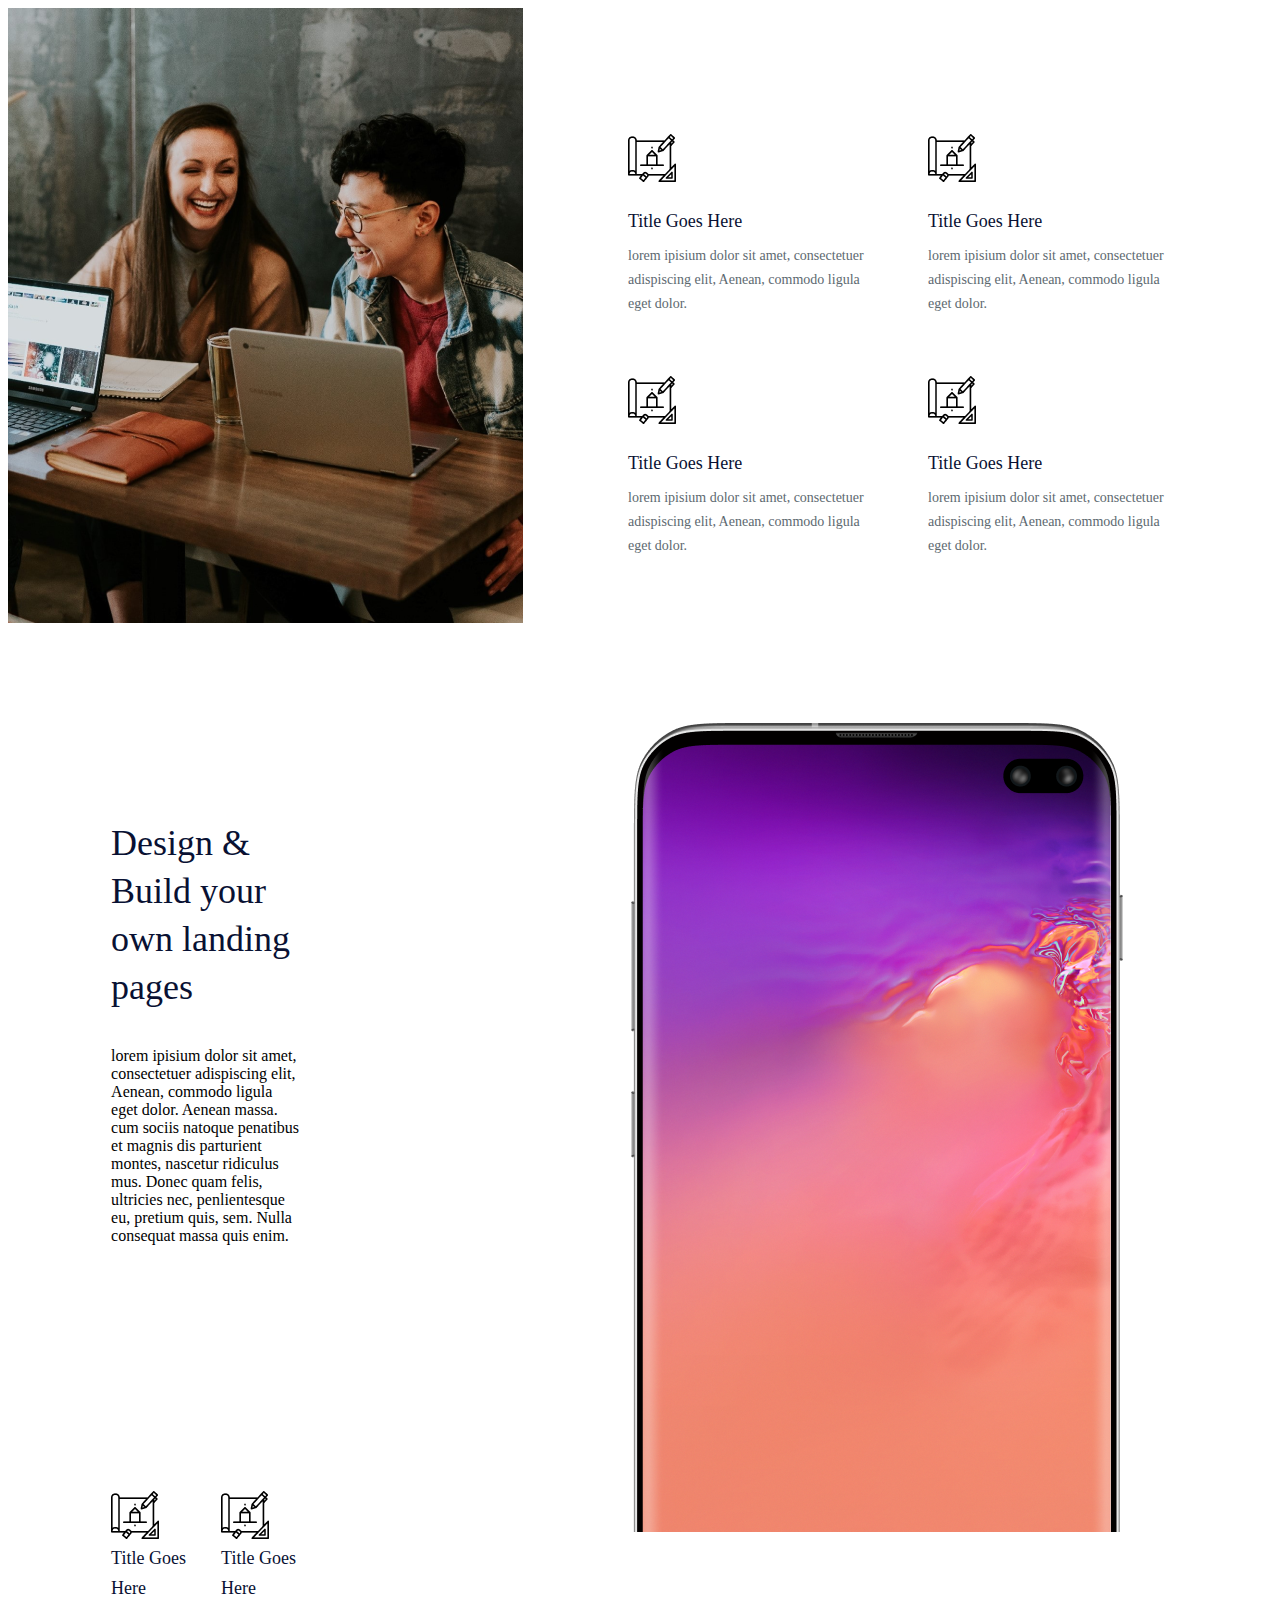
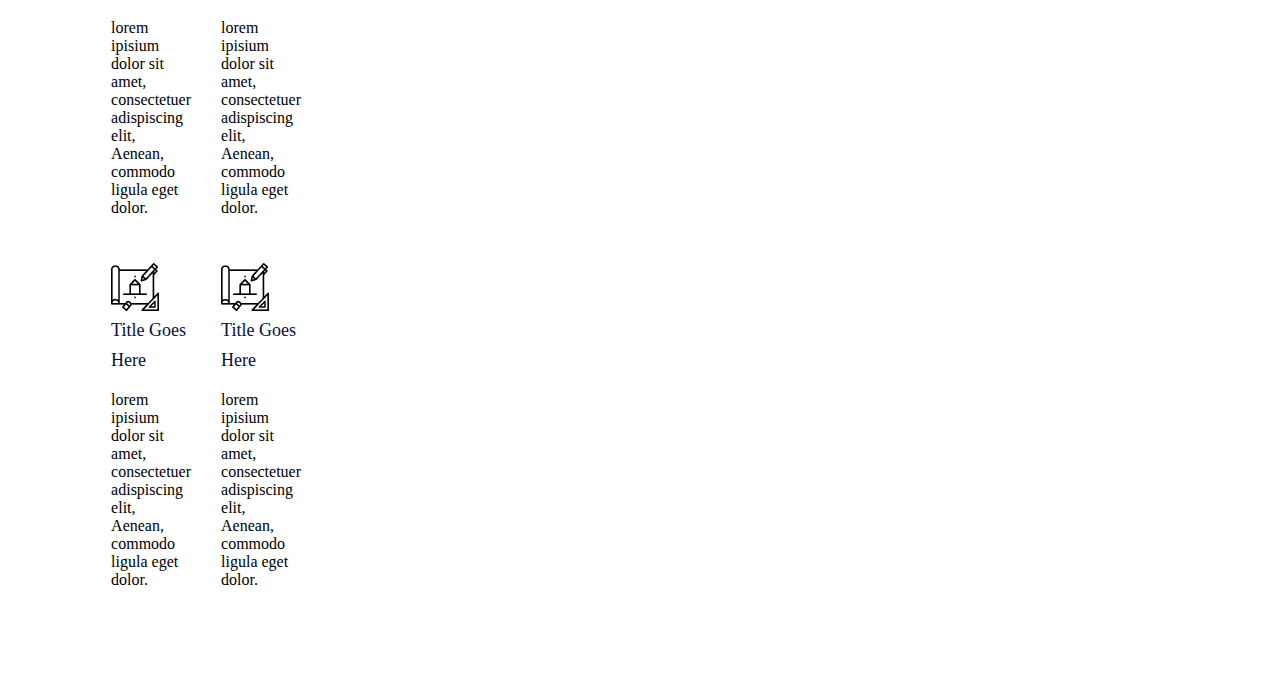
==== index.html @ 45f8e9c1 "Add files via upload" ====
<!DOCTYPE html>
<html>
    <head>
        <title>My first Full Website</title>
        <link rel="stylesheet" href="index2.css">
        <link rel="stylesheet" href="index3.css">
    </head>

    <body>
        <main>
            <div class="section-one">

            <div class="wrapper">
                <img src="./p.png">
    
                <div class="content">
                    <div class="top-section">
                        <div class="section">
                            <img src="./Icon.png">
    
                            <p class="title">Title Goes Here</p>
    
                            <p>lorem ipisium dolor sit amet, consectetuer adispiscing
                                elit, Aenean, commodo ligula eget dolor.
                            </p>
                        </div>
    
                        <div class="section">
                            <img src="./Icon.png">
    
                            <p class="title">Title Goes Here</p>
    
                            <p>lorem ipisium dolor sit amet, consectetuer adispiscing
                                elit, Aenean, commodo ligula eget dolor.
                            </p>
                        </div>
    
                    </div>
    
                    <div class="bottom-section">
                        <div class="section">
                            <img src="./Icon.png">
    
                            <p class="title">Title Goes Here</p>
    
                            <p>lorem ipisium dolor sit amet, consectetuer adispiscing
                                elit, Aenean, commodo ligula eget dolor.
                            </p>
                        </div>
    
                        <div class="section">
                            <img src="./Icon.png">
    
                            <p class="title">Title Goes Here</p>
    
                            <p>lorem ipisium dolor sit amet, consectetuer adispiscing
                                elit, Aenean, commodo ligula eget dolor.
                            </p>
                        </div>
    
                    </div>
                </div>
    
            </div>
            </div>

            <div class="wrapper-B">
                    <div class="img">
                        <img src="./Vert.png">
                    </div>
    
                <div class="section-two">

                    <div class="Design-page">

                        <p class="title-B">Design & Build your own landing pages </p>
    
                        <p>lorem ipisium dolor sit amet, consectetuer adispiscing
                        elit, Aenean, commodo ligula eget dolor. Aenean massa. cum
                       sociis natoque penatibus et magnis dis parturient montes, nascetur
                       ridiculus<br/>
                       mus. Donec quam felis, ultricies nec, penlientesque eu,
                       pretium quis, sem. Nulla consequat massa quis enim.
                        </p>
                    </div>
    
                    <div class="content-two"> 
    
                        <div class="top-section-two">
    
                            <div class="section-B">
    
                                <img src="./Icon.png">
    
                                <p class="title">Title Goes Here</p>
    
                                <p>lorem ipisium dolor sit amet, consectetuer adispiscing
                                 elit, Aenean, commodo ligula eget dolor.
                                </p>
                            </div>
    
                            <div class="section-B">
                                <img src="./Icon.png">
    
                                <p class="title">Title Goes Here</p>
    
                              <p>lorem ipisium dolor sit amet, consectetuer adispiscing
                                elit, Aenean, commodo ligula eget dolor.
                              </p>
                            </div>
    
                        </div>
    
                        <div class="bottom-section-two">
                            <div class="section-B">

                             <img src="./Icon.png">
    
                                <p class="title">Title Goes Here</p>
    
                                <p>lorem ipisium dolor sit amet, consectetuer adispiscing
                                elit, Aenean, commodo ligula eget dolor.
                                </p>
                            </div>
    
                            <div class="section-B">
                                <img src="./Icon.png">
    
                                 <p class="title">Title Goes Here</p>
    
                                <p>lorem ipisium dolor sit amet, consectetuer adispiscing
                                elit, Aenean, commodo ligula eget dolor.
                                </p>
                            </div>
                        </div>
                    </div>
                </div> 
    
            </div> 
        </main> 
    </body>
</html>
---- index2.css ----
.body{
    margin: 0px;
    padding: 0px;
}

.main{
    
    height: 909px;
    background-color: #FBFBFD;
}

.wrapper{
    display: flex;
    width: 100vw;
    height: 615px;
}

.content{
    padding: 126px 105px;
    display: flex;
    flex-direction: column;
    gap: 60px;
}

.top-section{
    display: flex;
    gap: 45px;
}

.bottom-section{
    display: flex;
    gap: 45px;
}

.section img{
    margin-bottom: 20px;
}



.section .title{
    color: #091133;
    font-family: Roboto;
    font-size: 18px;
    font-weight: 500;
    line-height: 30px;
    margin: 0px;
    margin-bottom: 8px;
}

.section p{
    color: #5D6970;
    font-family: Roboto;
    font-size: 14px;
    font-weight: 400;
    line-height: 24px;
    margin: 0px;
}
---- index3.css ----
.wrapper-B{
    display: flex;
    flex-direction: row-reverse;

    width: 100vw;
    height: 909px;

}


.Design-page{
    padding: 160px 165px;
}

.img{
    padding: 100px 165px;

}

.content-two{
    margin: auto;
    display: flex;
    flex-direction: column;
    gap: 30px;

    justify-content: space-between;

    padding: 70px 165px;

}

.top-section-two{
    display: flex;
    gap: 30px;

    
}

.bottom-section-two{
    display: flex;
    gap: 30px;
}

.section-two .title-B{
    color: #091133;
    font-family: Roboto;
    font-size: 36px;
    font-style: normal;
    font-weight: 500;
    line-height: 48px;
}

.Design-page.p{
    color: #6F7CB2;
    font-family: Roboto;
    font-size: 16px;
    font-style: normal;
    font-weight: 400;
    line-height: 26px;
   
}

.section-B .title{
    color: #091133;
    font-family: Roboto;
    font-size: 18px;
    font-weight: 500;
    line-height: 30px;
    margin: 0px;
    margin-bottom: 8px;
}

.section-B.p{
    color: #5D6970;
    font-family: Roboto;
    font-size: 14px;
    font-weight: 400;
    line-height: 24px;
}
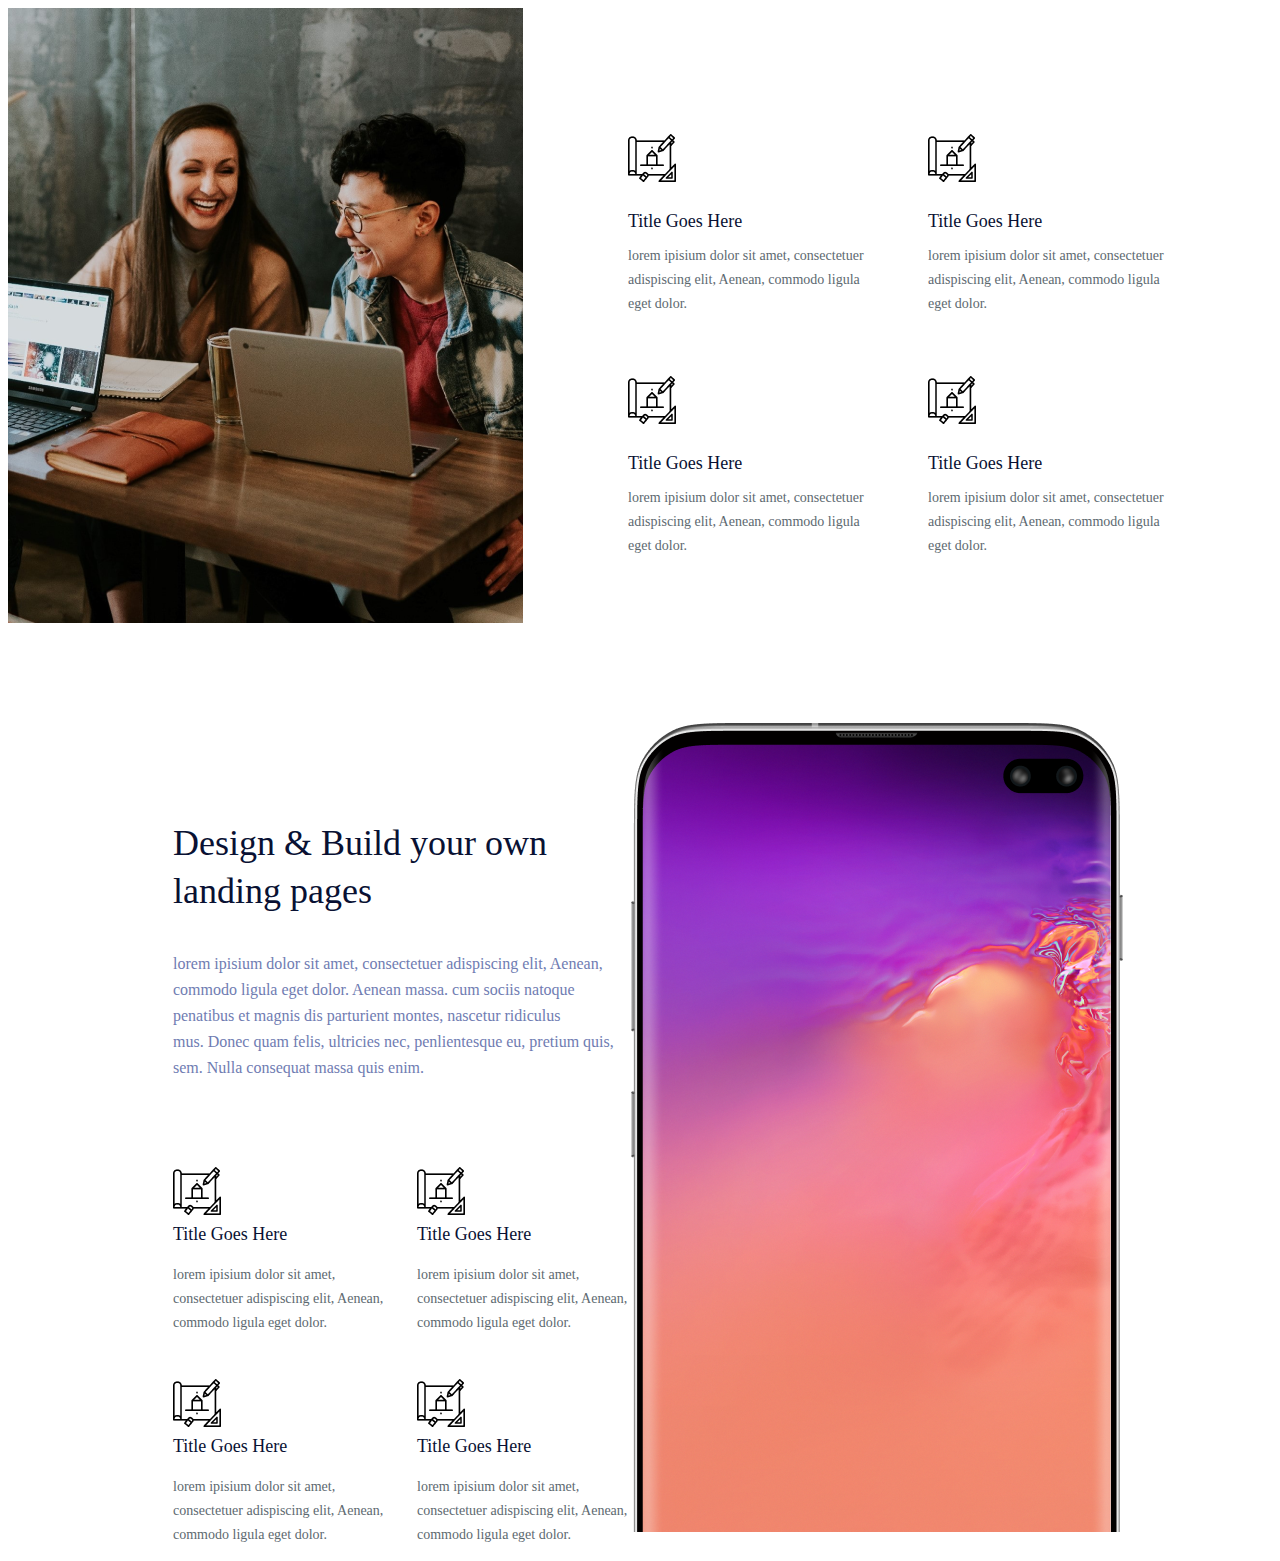
==== commit 36ce9414: "html & css updated" ====
--- a/index.html
+++ b/index.html
@@ -1,142 +1,142 @@
-<!DOCTYPE html>
-<html>
-    <head>
-        <title>My first Full Website</title>
-        <link rel="stylesheet" href="index2.css">
-        <link rel="stylesheet" href="index3.css">
-    </head>
-
-    <body>
-        <main>
-            <div class="section-one">
-
-            <div class="wrapper">
-                <img src="./p.png">
-    
-                <div class="content">
-                    <div class="top-section">
-                        <div class="section">
-                            <img src="./Icon.png">
-    
-                            <p class="title">Title Goes Here</p>
-    
-                            <p>lorem ipisium dolor sit amet, consectetuer adispiscing
-                                elit, Aenean, commodo ligula eget dolor.
-                            </p>
-                        </div>
-    
-                        <div class="section">
-                            <img src="./Icon.png">
-    
-                            <p class="title">Title Goes Here</p>
-    
-                            <p>lorem ipisium dolor sit amet, consectetuer adispiscing
-                                elit, Aenean, commodo ligula eget dolor.
-                            </p>
-                        </div>
-    
-                    </div>
-    
-                    <div class="bottom-section">
-                        <div class="section">
-                            <img src="./Icon.png">
-    
-                            <p class="title">Title Goes Here</p>
-    
-                            <p>lorem ipisium dolor sit amet, consectetuer adispiscing
-                                elit, Aenean, commodo ligula eget dolor.
-                            </p>
-                        </div>
-    
-                        <div class="section">
-                            <img src="./Icon.png">
-    
-                            <p class="title">Title Goes Here</p>
-    
-                            <p>lorem ipisium dolor sit amet, consectetuer adispiscing
-                                elit, Aenean, commodo ligula eget dolor.
-                            </p>
-                        </div>
-    
-                    </div>
-                </div>
-    
-            </div>
-            </div>
-
-            <div class="wrapper-B">
-                    <div class="img">
-                        <img src="./Vert.png">
-                    </div>
-    
-                <div class="section-two">
-
-                    <div class="Design-page">
-
-                        <p class="title-B">Design & Build your own landing pages </p>
-    
-                        <p>lorem ipisium dolor sit amet, consectetuer adispiscing
-                        elit, Aenean, commodo ligula eget dolor. Aenean massa. cum
-                       sociis natoque penatibus et magnis dis parturient montes, nascetur
-                       ridiculus<br/>
-                       mus. Donec quam felis, ultricies nec, penlientesque eu,
-                       pretium quis, sem. Nulla consequat massa quis enim.
-                        </p>
-                    </div>
-    
-                    <div class="content-two"> 
-    
-                        <div class="top-section-two">
-    
-                            <div class="section-B">
-    
-                                <img src="./Icon.png">
-    
-                                <p class="title">Title Goes Here</p>
-    
-                                <p>lorem ipisium dolor sit amet, consectetuer adispiscing
-                                 elit, Aenean, commodo ligula eget dolor.
-                                </p>
-                            </div>
-    
-                            <div class="section-B">
-                                <img src="./Icon.png">
-    
-                                <p class="title">Title Goes Here</p>
-    
-                              <p>lorem ipisium dolor sit amet, consectetuer adispiscing
-                                elit, Aenean, commodo ligula eget dolor.
-                              </p>
-                            </div>
-    
-                        </div>
-    
-                        <div class="bottom-section-two">
-                            <div class="section-B">
-
-                             <img src="./Icon.png">
-    
-                                <p class="title">Title Goes Here</p>
-    
-                                <p>lorem ipisium dolor sit amet, consectetuer adispiscing
-                                elit, Aenean, commodo ligula eget dolor.
-                                </p>
-                            </div>
-    
-                            <div class="section-B">
-                                <img src="./Icon.png">
-    
-                                 <p class="title">Title Goes Here</p>
-    
-                                <p>lorem ipisium dolor sit amet, consectetuer adispiscing
-                                elit, Aenean, commodo ligula eget dolor.
-                                </p>
-                            </div>
-                        </div>
-                    </div>
-                </div> 
-    
-            </div> 
-        </main> 
-    </body>
+<!DOCTYPE html>
+<html>
+    <head>
+        <title>My first Full Website</title>
+        <link rel="stylesheet" href="index2.css">
+        <link rel="stylesheet" href="index3.css">
+    </head>
+
+    <body>
+        <main>
+            <div class="section-one">
+
+            <div class="wrapper">
+                <img src="./p.png">
+    
+                <div class="content">
+                    <div class="top-section">
+                        <div class="section">
+                            <img src="./Icon.png">
+    
+                            <p class="title">Title Goes Here</p>
+    
+                            <p>lorem ipisium dolor sit amet, consectetuer adispiscing
+                                elit, Aenean, commodo ligula eget dolor.
+                            </p>
+                        </div>
+    
+                        <div class="section">
+                            <img src="./Icon.png">
+    
+                            <p class="title">Title Goes Here</p>
+    
+                            <p>lorem ipisium dolor sit amet, consectetuer adispiscing
+                                elit, Aenean, commodo ligula eget dolor.
+                            </p>
+                        </div>
+    
+                    </div>
+    
+                    <div class="bottom-section">
+                        <div class="section">
+                            <img src="./Icon.png">
+    
+                            <p class="title">Title Goes Here</p>
+    
+                            <p>lorem ipisium dolor sit amet, consectetuer adispiscing
+                                elit, Aenean, commodo ligula eget dolor.
+                            </p>
+                        </div>
+    
+                        <div class="section">
+                            <img src="./Icon.png">
+    
+                            <p class="title">Title Goes Here</p>
+    
+                            <p>lorem ipisium dolor sit amet, consectetuer adispiscing
+                                elit, Aenean, commodo ligula eget dolor.
+                            </p>
+                        </div>
+    
+                    </div>
+                </div>
+    
+            </div>
+            </div>
+
+            <div class="wrapper-B">
+                    <div class="img">
+                        <img src="./Vert.png">
+                    </div>
+    
+                <div class="section-two">
+
+                    <div class="Design-page">
+
+                        <p class="title-B">Design & Build your own landing pages </p>
+    
+                        <p class="lorem">lorem ipisium dolor sit amet, consectetuer adispiscing
+                        elit, Aenean, commodo ligula eget dolor. Aenean massa. cum
+                       sociis natoque penatibus et magnis dis parturient montes, nascetur
+                       ridiculus<br/>
+                       mus. Donec quam felis, ultricies nec, penlientesque eu,
+                       pretium quis, sem. Nulla consequat massa quis enim.
+                        </p>
+                    </div>
+    
+                    <div class="content-two"> 
+    
+                        <div class="top-section-two">
+    
+                            <div class="section-B">
+    
+                                <img src="./Icon.png">
+    
+                                <p class="title">Title Goes Here</p>
+    
+                                <p class="icon">lorem ipisium dolor sit amet, consectetuer adispiscing
+                                 elit, Aenean, commodo ligula eget dolor.
+                                </p>
+                            </div>
+    
+                            <div class="section-B">
+                                <img src="./Icon.png">
+    
+                                <p class="title">Title Goes Here</p>
+    
+                              <p class="icon">lorem ipisium dolor sit amet, consectetuer adispiscing
+                                elit, Aenean, commodo ligula eget dolor.
+                              </p>
+                            </div>
+    
+                        </div>
+    
+                        <div class="bottom-section-two">
+                            <div class="section-B">
+
+                             <img src="./Icon.png">
+    
+                                <p class="title">Title Goes Here</p>
+    
+                                <p class="icon">lorem ipisium dolor sit amet, consectetuer adispiscing
+                                elit, Aenean, commodo ligula eget dolor.
+                                </p>
+                            </div>
+    
+                            <div class="section-B">
+                                <img src="./Icon.png">
+    
+                                 <p class="title">Title Goes Here</p>
+    
+                                <p class="icon">lorem ipisium dolor sit amet, consectetuer adispiscing
+                                elit, Aenean, commodo ligula eget dolor.
+                                </p>
+                            </div>
+                        </div>
+                    </div>
+                </div> 
+    
+            </div> 
+        </main> 
+    </body>
 </html>--- a/index2.css
+++ b/index2.css
@@ -1,58 +1,58 @@
-.body{
-    margin: 0px;
-    padding: 0px;
-}
-
-.main{
-    
-    height: 909px;
-    background-color: #FBFBFD;
-}
-
-.wrapper{
-    display: flex;
-    width: 100vw;
-    height: 615px;
-}
-
-.content{
-    padding: 126px 105px;
-    display: flex;
-    flex-direction: column;
-    gap: 60px;
-}
-
-.top-section{
-    display: flex;
-    gap: 45px;
-}
-
-.bottom-section{
-    display: flex;
-    gap: 45px;
-}
-
-.section img{
-    margin-bottom: 20px;
-}
-
-
-
-.section .title{
-    color: #091133;
-    font-family: Roboto;
-    font-size: 18px;
-    font-weight: 500;
-    line-height: 30px;
-    margin: 0px;
-    margin-bottom: 8px;
-}
-
-.section p{
-    color: #5D6970;
-    font-family: Roboto;
-    font-size: 14px;
-    font-weight: 400;
-    line-height: 24px;
-    margin: 0px;
+.body{
+    margin: 0px;
+    padding: 0px;
+}
+
+.main{
+    
+    height: 909px;
+    background-color: #FBFBFD;
+}
+
+.wrapper{
+    display: flex;
+    width: 100vw;
+    height: 615px;
+}
+
+.content{
+    padding: 126px 105px;
+    display: flex;
+    flex-direction: column;
+    gap: 60px;
+}
+
+.top-section{
+    display: flex;
+    gap: 45px;
+}
+
+.bottom-section{
+    display: flex;
+    gap: 45px;
+}
+
+.section img{
+    margin-bottom: 20px;
+}
+
+
+
+.section .title{
+    color: #091133;
+    font-family: Roboto;
+    font-size: 18px;
+    font-weight: 500;
+    line-height: 30px;
+    margin: 0px;
+    margin-bottom: 8px;
+}
+
+.section p{
+    color: #5D6970;
+    font-family: Roboto;
+    font-size: 14px;
+    font-weight: 400;
+    line-height: 24px;
+    margin: 0px;
 }--- a/index3.css
+++ b/index3.css
@@ -1,80 +1,89 @@
-
-.wrapper-B{
-    display: flex;
-    flex-direction: row-reverse;
-
-    width: 100vw;
-    height: 909px;
-
-}
-
-
-.Design-page{
-    padding: 160px 165px;
-}
-
-.img{
-    padding: 100px 165px;
-
-}
-
-.content-two{
-    margin: auto;
-    display: flex;
-    flex-direction: column;
-    gap: 30px;
-
-    justify-content: space-between;
-
-    padding: 70px 165px;
-
-}
-
-.top-section-two{
-    display: flex;
-    gap: 30px;
-
-    
-}
-
-.bottom-section-two{
-    display: flex;
-    gap: 30px;
-}
-
-.section-two .title-B{
-    color: #091133;
-    font-family: Roboto;
-    font-size: 36px;
-    font-style: normal;
-    font-weight: 500;
-    line-height: 48px;
-}
-
-.Design-page.p{
-    color: #6F7CB2;
-    font-family: Roboto;
-    font-size: 16px;
-    font-style: normal;
-    font-weight: 400;
-    line-height: 26px;
-   
-}
-
-.section-B .title{
-    color: #091133;
-    font-family: Roboto;
-    font-size: 18px;
-    font-weight: 500;
-    line-height: 30px;
-    margin: 0px;
-    margin-bottom: 8px;
-}
-
-.section-B.p{
-    color: #5D6970;
-    font-family: Roboto;
-    font-size: 14px;
-    font-weight: 400;
-    line-height: 24px;
+
+.wrapper-B{
+    display: flex;
+    flex-direction: row-reverse;
+
+    width: 100vw;
+    height: 909px;
+
+    justify-content: space-between;
+
+}
+
+
+.Design-page{
+    padding-top: 160px;
+    padding-left: 165px;
+    padding-right: auto;
+    
+}
+
+.img{
+    padding-top: 100px;
+    padding-right: 165px;
+    padding-left: Auto;
+
+}
+
+.content-two{
+    
+    display: flex;
+    flex-direction: column;
+    gap: 30px;
+
+    
+
+    padding-top: 70px;
+    padding-left: 165px;
+    padding-right: Auto;
+
+}
+
+.top-section-two{
+    display: flex;
+    gap: 30px;
+
+    
+}
+
+.bottom-section-two{
+    display: flex;
+    gap: 30px;
+}
+
+.title-B{
+    color: #091133;
+    font-family: Roboto;
+    font-size: 36px;
+    font-style: normal;
+    font-weight: 500;
+    line-height: 48px;
+}
+
+.lorem{
+    color: #6F7CB2;
+    font-family: Roboto;
+    font-size: 16px;
+    font-style: normal;
+    font-weight: 400;
+    line-height: 26px;
+   
+}
+
+.title{
+    color: #091133;
+    font-family: Roboto;
+    font-size: 18px;
+    font-weight: 500;
+    line-height: 30px;
+    margin: 0px;
+    margin-bottom:8px;
+}
+
+.icon{
+    color: #5D6970;
+    font-family: Roboto;
+    font-size: 14px;
+    font-weight: 400;
+    line-height: 24px;
 }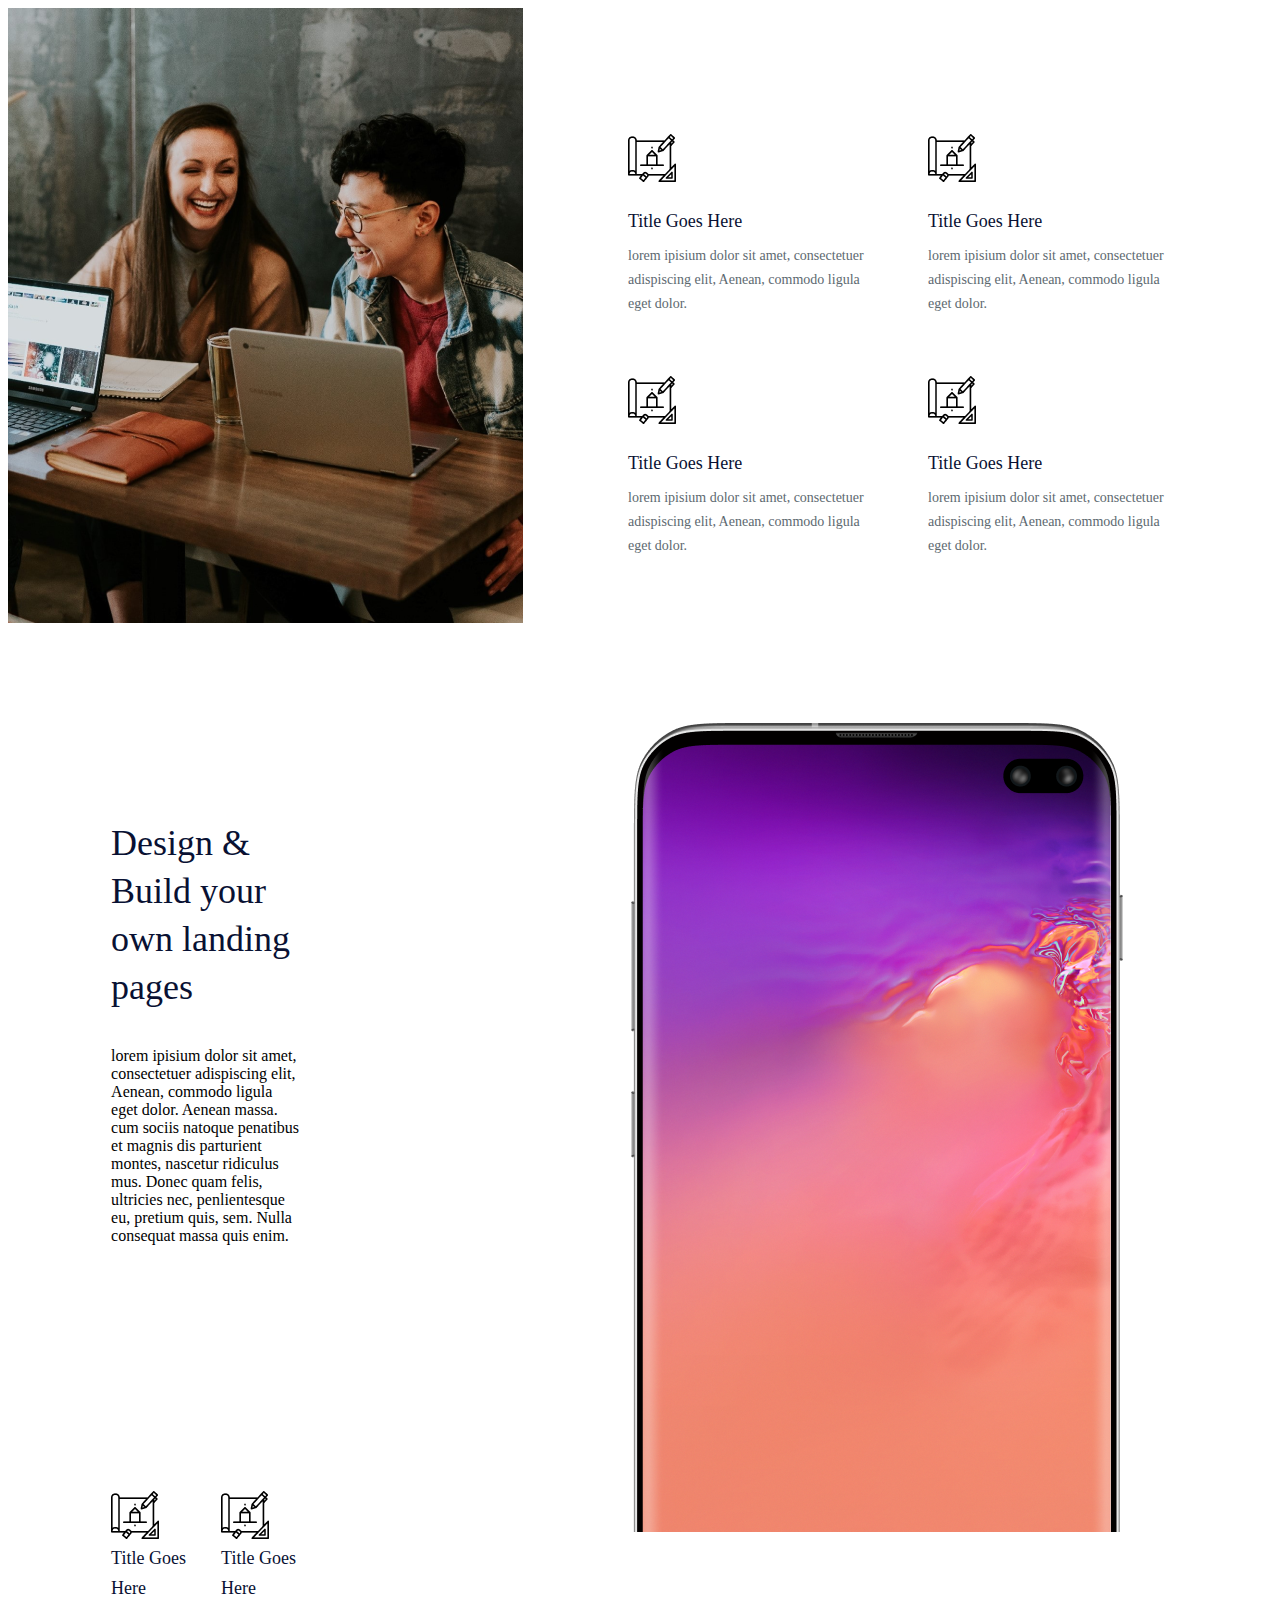
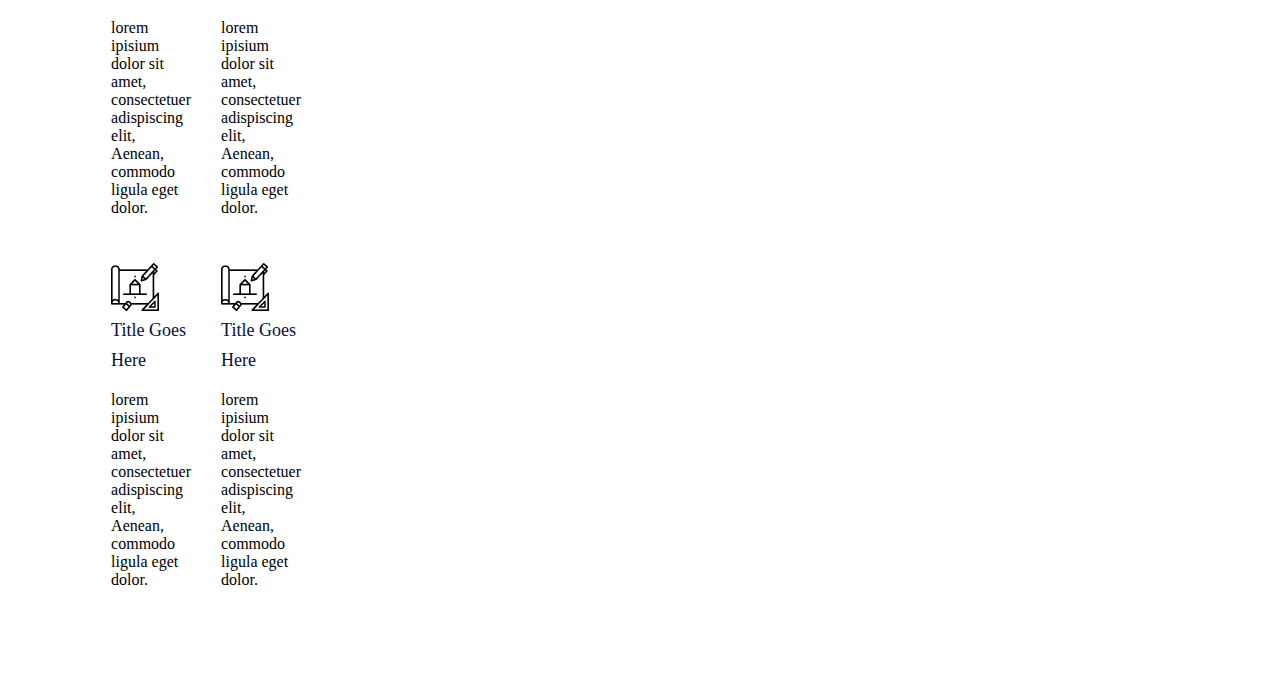
==== commit e24f7b84: "Merge branch 'main' of https://github.com/Raheem03-prog/First-Full-website" ====
--- a/index.html
+++ b/index.html
@@ -75,7 +75,7 @@
 
                         <p class="title-B">Design & Build your own landing pages </p>
     
-                        <p class="lorem">lorem ipisium dolor sit amet, consectetuer adispiscing
+                        <p>lorem ipisium dolor sit amet, consectetuer adispiscing
                         elit, Aenean, commodo ligula eget dolor. Aenean massa. cum
                        sociis natoque penatibus et magnis dis parturient montes, nascetur
                        ridiculus<br/>
@@ -94,7 +94,7 @@
     
                                 <p class="title">Title Goes Here</p>
     
-                                <p class="icon">lorem ipisium dolor sit amet, consectetuer adispiscing
+                                <p>lorem ipisium dolor sit amet, consectetuer adispiscing
                                  elit, Aenean, commodo ligula eget dolor.
                                 </p>
                             </div>
@@ -104,7 +104,7 @@
     
                                 <p class="title">Title Goes Here</p>
     
-                              <p class="icon">lorem ipisium dolor sit amet, consectetuer adispiscing
+                              <p>lorem ipisium dolor sit amet, consectetuer adispiscing
                                 elit, Aenean, commodo ligula eget dolor.
                               </p>
                             </div>
@@ -118,7 +118,7 @@
     
                                 <p class="title">Title Goes Here</p>
     
-                                <p class="icon">lorem ipisium dolor sit amet, consectetuer adispiscing
+                                <p>lorem ipisium dolor sit amet, consectetuer adispiscing
                                 elit, Aenean, commodo ligula eget dolor.
                                 </p>
                             </div>
@@ -128,7 +128,7 @@
     
                                  <p class="title">Title Goes Here</p>
     
-                                <p class="icon">lorem ipisium dolor sit amet, consectetuer adispiscing
+                                <p>lorem ipisium dolor sit amet, consectetuer adispiscing
                                 elit, Aenean, commodo ligula eget dolor.
                                 </p>
                             </div>
--- a/index2.css
+++ b/index2.css
@@ -1,3 +1,4 @@
+
 .body{
     margin: 0px;
     padding: 0px;
--- a/index3.css
+++ b/index3.css
@@ -6,36 +6,27 @@
     width: 100vw;
     height: 909px;
 
-    justify-content: space-between;
-
 }
 
 
 .Design-page{
-    padding-top: 160px;
-    padding-left: 165px;
-    padding-right: auto;
-    
+    padding: 160px 165px;
 }
 
 .img{
-    padding-top: 100px;
-    padding-right: 165px;
-    padding-left: Auto;
+    padding: 100px 165px;
 
 }
 
 .content-two{
-    
+    margin: auto;
     display: flex;
     flex-direction: column;
     gap: 30px;
 
-    
+    justify-content: space-between;
 
-    padding-top: 70px;
-    padding-left: 165px;
-    padding-right: Auto;
+    padding: 70px 165px;
 
 }
 
@@ -51,7 +42,7 @@
     gap: 30px;
 }
 
-.title-B{
+.section-two .title-B{
     color: #091133;
     font-family: Roboto;
     font-size: 36px;
@@ -60,7 +51,7 @@
     line-height: 48px;
 }
 
-.lorem{
+.Design-page.p{
     color: #6F7CB2;
     font-family: Roboto;
     font-size: 16px;
@@ -70,17 +61,17 @@
    
 }
 
-.title{
+.section-B .title{
     color: #091133;
     font-family: Roboto;
     font-size: 18px;
     font-weight: 500;
     line-height: 30px;
     margin: 0px;
-    margin-bottom:8px;
+    margin-bottom: 8px;
 }
 
-.icon{
+.section-B.p{
     color: #5D6970;
     font-family: Roboto;
     font-size: 14px;
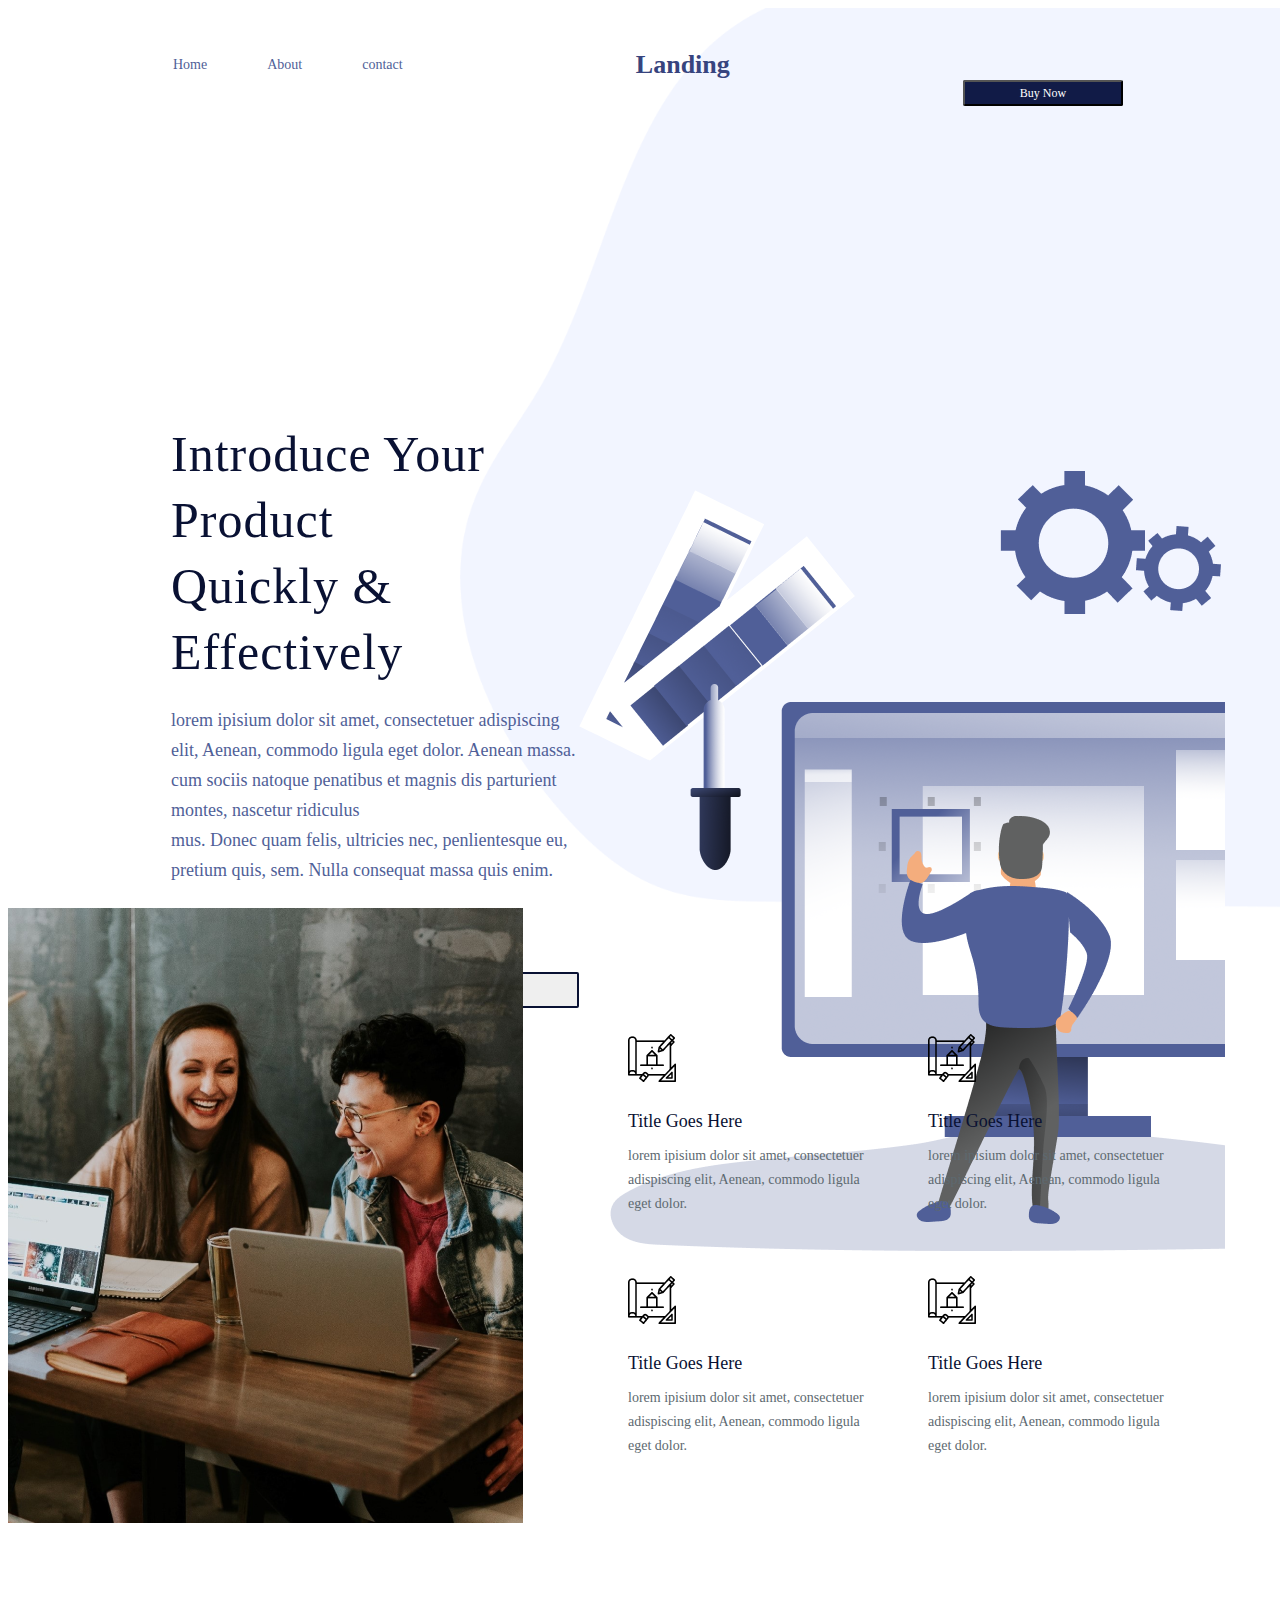
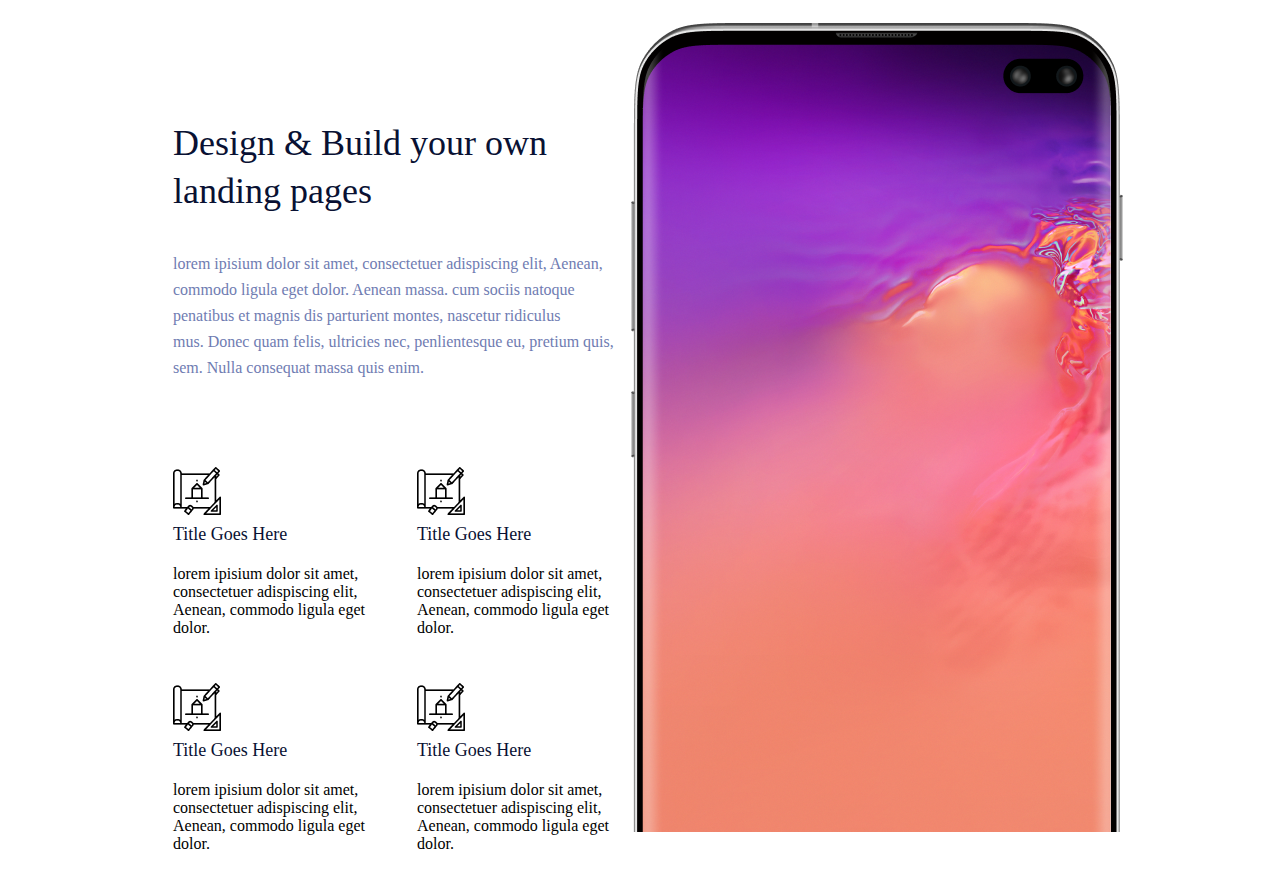
==== commit e5ec0817: "top part updated" ====
--- a/index.html
+++ b/index.html
@@ -4,10 +4,59 @@
         <title>My first Full Website</title>
         <link rel="stylesheet" href="index2.css">
         <link rel="stylesheet" href="index3.css">
+        <link rel="stylesheet" href="index4.css">
+        <link rel="stylesheet" href="index5.css">
     </head>
 
     <body>
         <main>
+
+            <div class="Box">
+                <div class="one">
+                    <Nav class="info">
+                        <ul>
+                            <span>Home</span>
+                            <span>About</span>
+                            <span>contact</span>
+                        </ul>
+                    </Nav>
+    
+                    <div class="land">
+                        <p id="land">Landing</p>
+                    </div>
+    
+                    <div class="Buy">
+                        <button id="Buy">Buy Now</button>
+                    </div>
+                </div>
+    
+                <div class="two">
+                    
+                   <div class="product-font">
+    
+                        <p class="intro">Introduce Your Product<br/>Quickly & Effectively</p>
+    
+                     <p class="lorem-ip">lorem ipisium dolor sit amet, consectetuer adispiscing
+                        elit, Aenean, commodo ligula eget dolor. Aenean massa. cum
+                       sociis natoque penatibus et magnis dis parturient montes, nascetur
+                       ridiculus<br/>
+                       mus. Donec quam felis, ultricies nec, penlientesque eu,
+                       pretium quis, sem. Nulla consequat massa quis enim.
+                     </p>
+    
+                        <div class="button">
+                            <button class="ui-kit">Purchase Ui Kit</button>
+    
+                            <button class="learn">Learn More</button>
+                        </div>
+    
+                   </div>
+      
+                   <div class="img">
+                     <img src="./Group.png">
+                    </div>
+                </div>
+            </div>
             <div class="section-one">
 
             <div class="wrapper">
@@ -75,7 +124,7 @@
 
                         <p class="title-B">Design & Build your own landing pages </p>
     
-                        <p>lorem ipisium dolor sit amet, consectetuer adispiscing
+                        <p class="lorem">lorem ipisium dolor sit amet, consectetuer adispiscing
                         elit, Aenean, commodo ligula eget dolor. Aenean massa. cum
                        sociis natoque penatibus et magnis dis parturient montes, nascetur
                        ridiculus<br/>
@@ -94,7 +143,7 @@
     
                                 <p class="title">Title Goes Here</p>
     
-                                <p>lorem ipisium dolor sit amet, consectetuer adispiscing
+                                <p class="icon">lorem ipisium dolor sit amet, consectetuer adispiscing
                                  elit, Aenean, commodo ligula eget dolor.
                                 </p>
                             </div>
@@ -104,7 +153,7 @@
     
                                 <p class="title">Title Goes Here</p>
     
-                              <p>lorem ipisium dolor sit amet, consectetuer adispiscing
+                              <p class="icon">lorem ipisium dolor sit amet, consectetuer adispiscing
                                 elit, Aenean, commodo ligula eget dolor.
                               </p>
                             </div>
@@ -118,7 +167,7 @@
     
                                 <p class="title">Title Goes Here</p>
     
-                                <p>lorem ipisium dolor sit amet, consectetuer adispiscing
+                                <p class="icon">lorem ipisium dolor sit amet, consectetuer adispiscing
                                 elit, Aenean, commodo ligula eget dolor.
                                 </p>
                             </div>
@@ -128,7 +177,7 @@
     
                                  <p class="title">Title Goes Here</p>
     
-                                <p>lorem ipisium dolor sit amet, consectetuer adispiscing
+                                <p class="icon">lorem ipisium dolor sit amet, consectetuer adispiscing
                                 elit, Aenean, commodo ligula eget dolor.
                                 </p>
                             </div>
--- a/index3.css
+++ b/index3.css
@@ -6,28 +6,34 @@
     width: 100vw;
     height: 909px;
 
+    justify-content: space-between;
+
 }
 
 
 .Design-page{
-    padding: 160px 165px;
+    padding-top: 160px;
+    padding-left: 165px;
+    padding-right: auto;
 }
 
 .img{
-    padding: 100px 165px;
+    padding-top: 100px;
+    padding-right: 165px;
+    padding-left: Auto;
 
 }
 
 .content-two{
-    margin: auto;
     display: flex;
     flex-direction: column;
     gap: 30px;
 
-    justify-content: space-between;
+    
 
-    padding: 70px 165px;
-
+    padding-top: 70px;
+    padding-left: 165px;
+    padding-right: Auto;
 }
 
 .top-section-two{
@@ -42,7 +48,7 @@
     gap: 30px;
 }
 
-.section-two .title-B{
+.title-B{
     color: #091133;
     font-family: Roboto;
     font-size: 36px;
@@ -51,7 +57,7 @@
     line-height: 48px;
 }
 
-.Design-page.p{
+.lorem{
     color: #6F7CB2;
     font-family: Roboto;
     font-size: 16px;
@@ -61,20 +67,12 @@
    
 }
 
-.section-B .title{
+.title{
     color: #091133;
     font-family: Roboto;
     font-size: 18px;
     font-weight: 500;
     line-height: 30px;
     margin: 0px;
-    margin-bottom: 8px;
+    margin-bottom:8px;
 }
-
-.section-B.p{
-    color: #5D6970;
-    font-family: Roboto;
-    font-size: 14px;
-    font-weight: 400;
-    line-height: 24px;
-}--- a/index4.css
+++ b/index4.css
@@ -0,0 +1,84 @@
+.Box{
+    background-image:url(./Path.png);
+    background-repeat: no-repeat;
+    background-position:right;
+    background-size: contain;
+
+    width: 100vw;
+    height: 100vh;
+
+    
+}
+
+.one{
+    margin: 0px;
+    padding: 0px;
+
+    display: flex;
+    flex-direction: row;
+
+    align-items: center;
+
+    justify-content: space-between;
+
+    
+}
+
+ul{
+    margin: 0px;
+
+    display: flex;
+    flex-direction: row;
+    gap: 60px;
+
+    padding-left: 165px; 
+    padding-top: 12px;
+    padding-bottom: 261px;
+
+}
+
+.Buy{
+    border: 0px;
+
+    padding-right: 165px;
+    padding-top: 12px;
+    padding-bottom: 205px;
+
+   
+}
+
+.land{
+
+    padding-top: 12px;
+    padding-bottom: 261px;
+}
+
+.info{
+    color: #505F98;
+    font-family: Roboto;
+    font-size: 14px;
+    font-style: normal;
+    font-weight: 400;
+    line-height: 24px;
+}
+
+#land{
+    color: #37447E;
+    font-family: Roboto;
+    font-size: 26px;
+    font-style: normal;
+    font-weight: 900;
+    line-height: 38px;
+}
+
+#Buy{
+    width: 160px;
+    height: 26px;
+    background: #111b47;
+    border-radius: 2px;
+    color: #FFf;
+    font-family: Roboto;
+    font-size: 12px;
+    font-style: normal;
+    font-weight: 500;
+}--- a/index5.css
+++ b/index5.css
@@ -0,0 +1,70 @@
+.two{
+    display: flex;
+    flex-direction: row;
+
+    justify-content: space-between;
+}
+
+.product-font{
+    padding-left: 163px;
+
+}
+
+.button{
+    border: opx;
+    padding-top: 69px;
+    display: flex;
+    gap: 30px;
+}
+
+.intro{
+    color: #091133;
+    font-family: Roboto;
+    font-size: 50px;
+    font-style: normal;
+    font-weight: 500;
+    line-height: 66px;
+    letter-spacing: 1px;
+
+    margin-bottom: 20px;
+}
+
+.lorem-ip{
+    color: #505F98;
+    font-family: Roboto;
+    font-size: 18px;
+    font-style: normal;
+    font-weight: 400;
+    line-height: 30px;
+}
+
+.ui-kit{
+    width: 189px;
+    height: 36px;
+
+    background-color: #111B47;
+    border-radius: 2px;
+
+    color: #FFF;
+    text-align: center;
+    font-family: Roboto;
+    font-size: 16px;
+    font-style: normal;
+    font-weight: 500;
+    line-height: 26px;
+}
+
+.learn{
+    width: 189px;
+    height: 36px;
+    border-radius: 2px;
+    border: 2px solid #091133;
+
+    color: #091133;
+    text-align: center;
+    font-family: Roboto;
+    font-size: 16px;
+    font-style: normal;
+    font-weight: 500;
+    line-height: 26px;
+}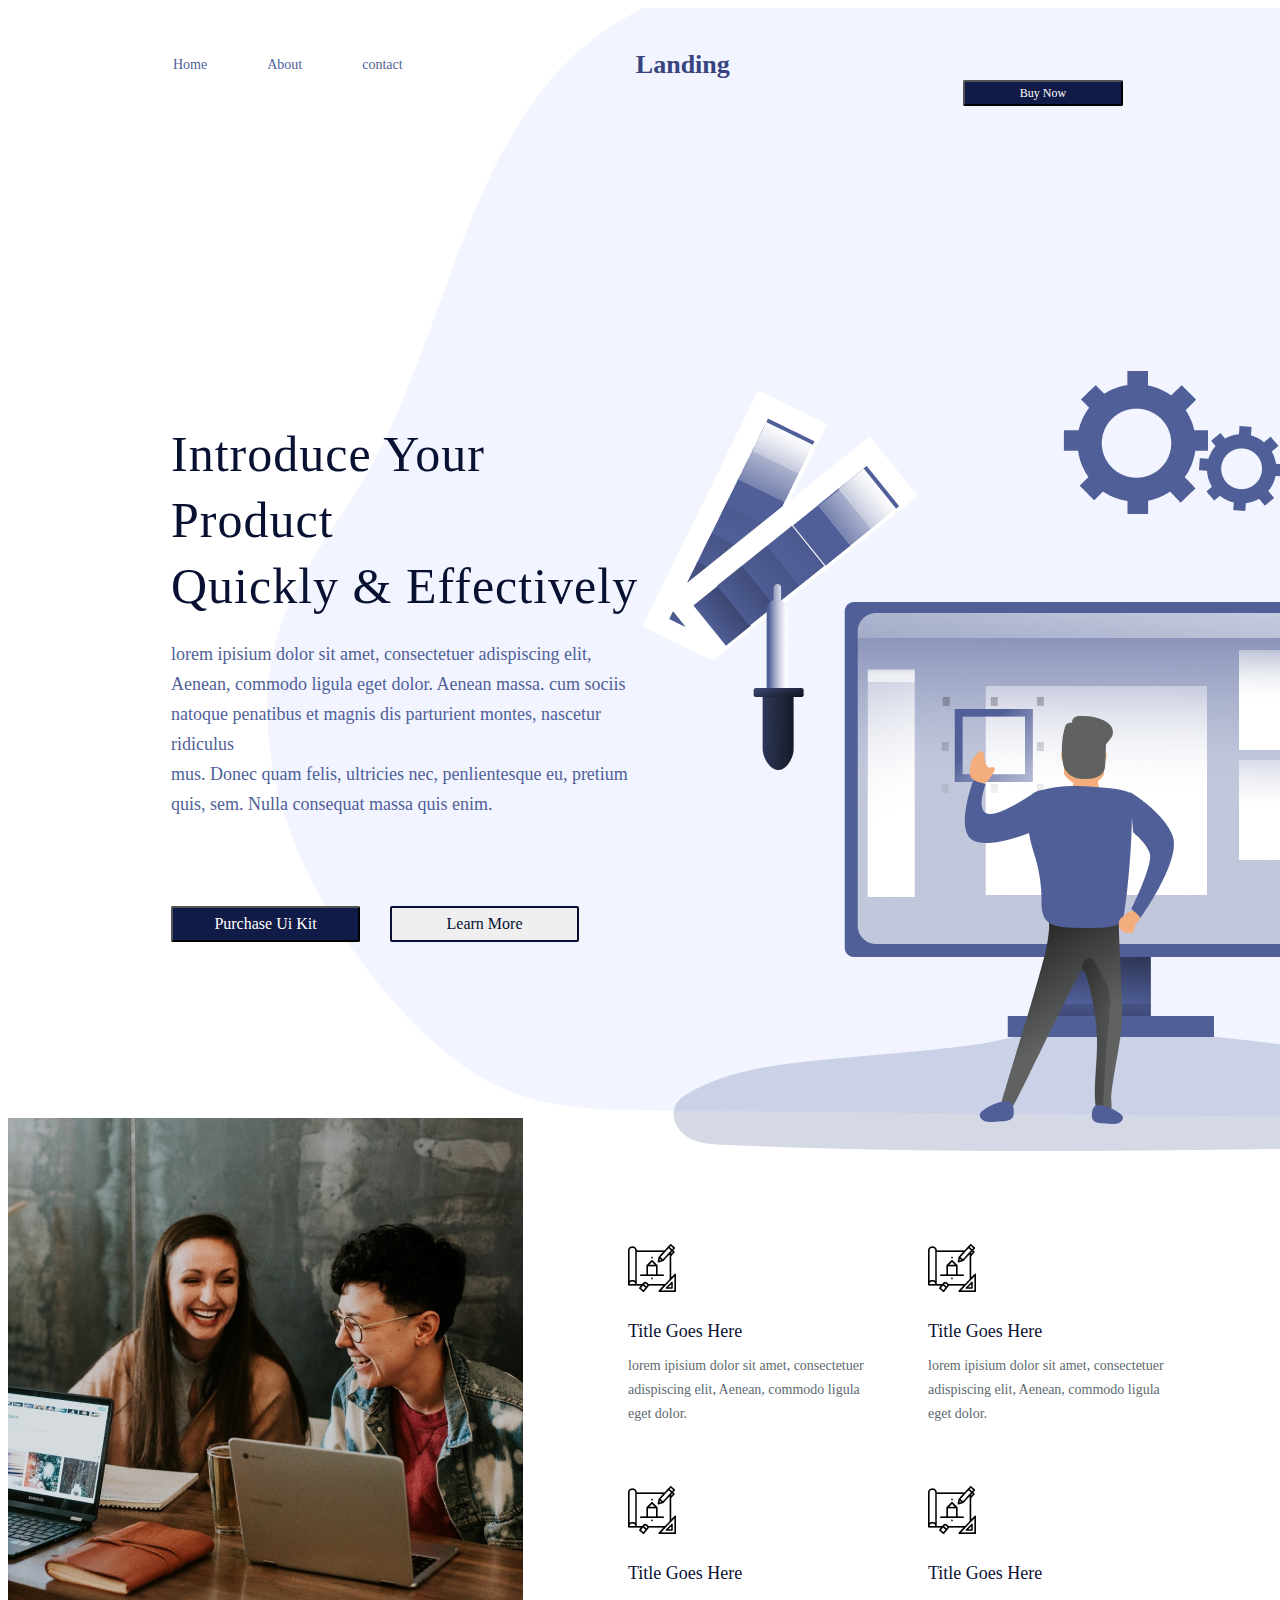
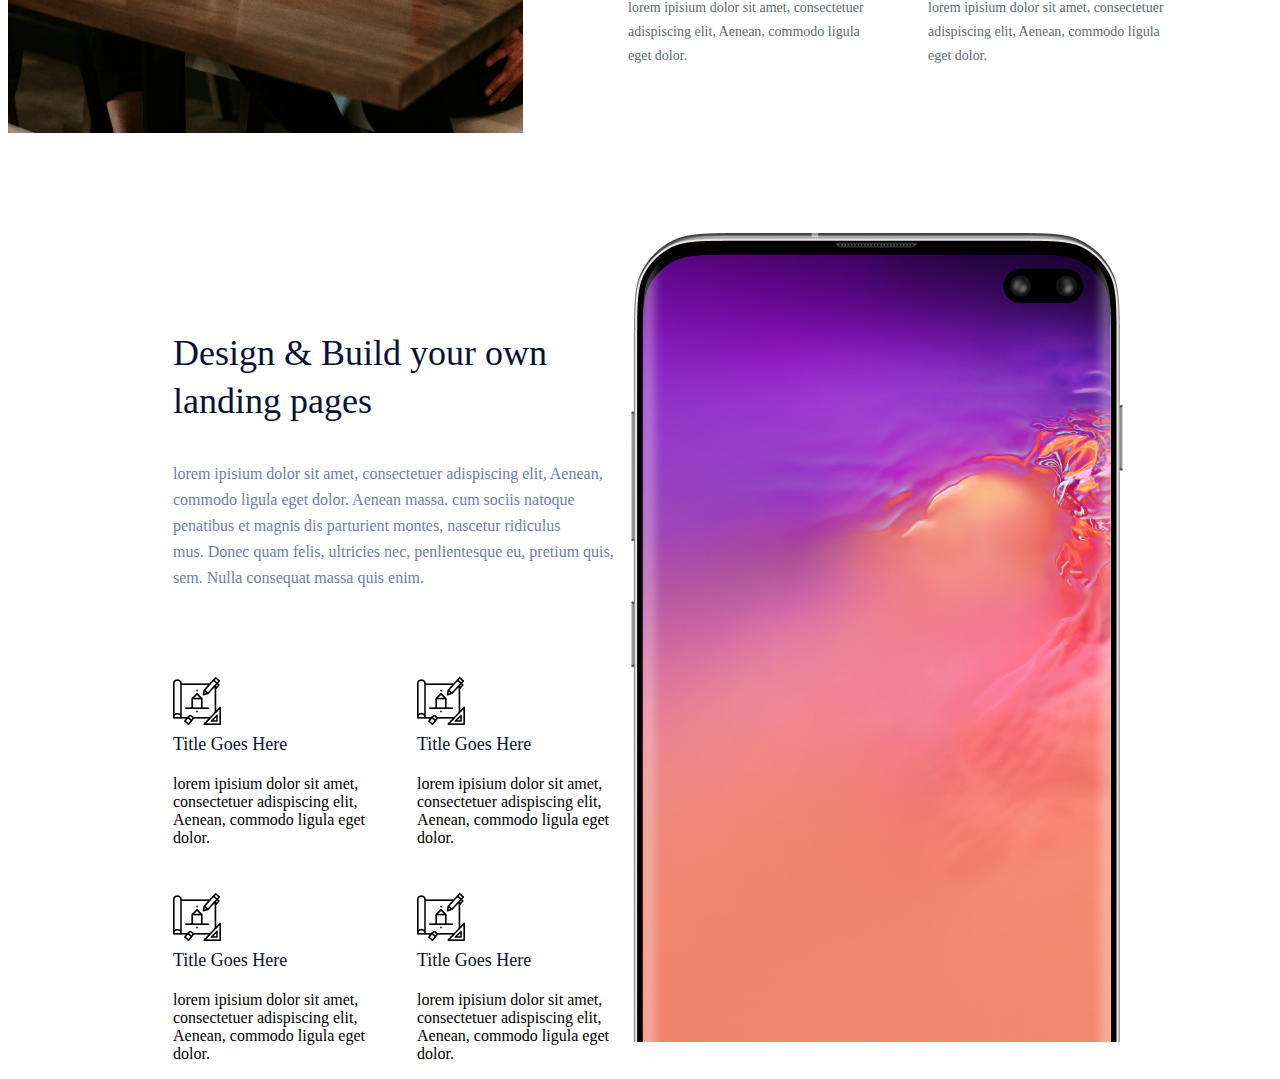
==== commit d9c146d5: "picture overlap error fixed" ====
--- a/index.html
+++ b/index.html
@@ -51,10 +51,9 @@
                         </div>
     
                    </div>
-      
-                   <div class="img">
-                     <img src="./Group.png">
-                    </div>
+
+                    <img src="./Group.png">
+
                 </div>
             </div>
             <div class="section-one">
--- a/index4.css
+++ b/index4.css
@@ -5,7 +5,7 @@
     background-size: contain;
 
     width: 100vw;
-    height: 100vh;
+    height: 1110px;
 
     
 }
@@ -81,4 +81,4 @@
     font-size: 12px;
     font-style: normal;
     font-weight: 500;
-}+}
--- a/index5.css
+++ b/index5.css
@@ -1,4 +1,6 @@
 .two{
+    padding: 0px;
+    margin: 0px;
     display: flex;
     flex-direction: row;
 
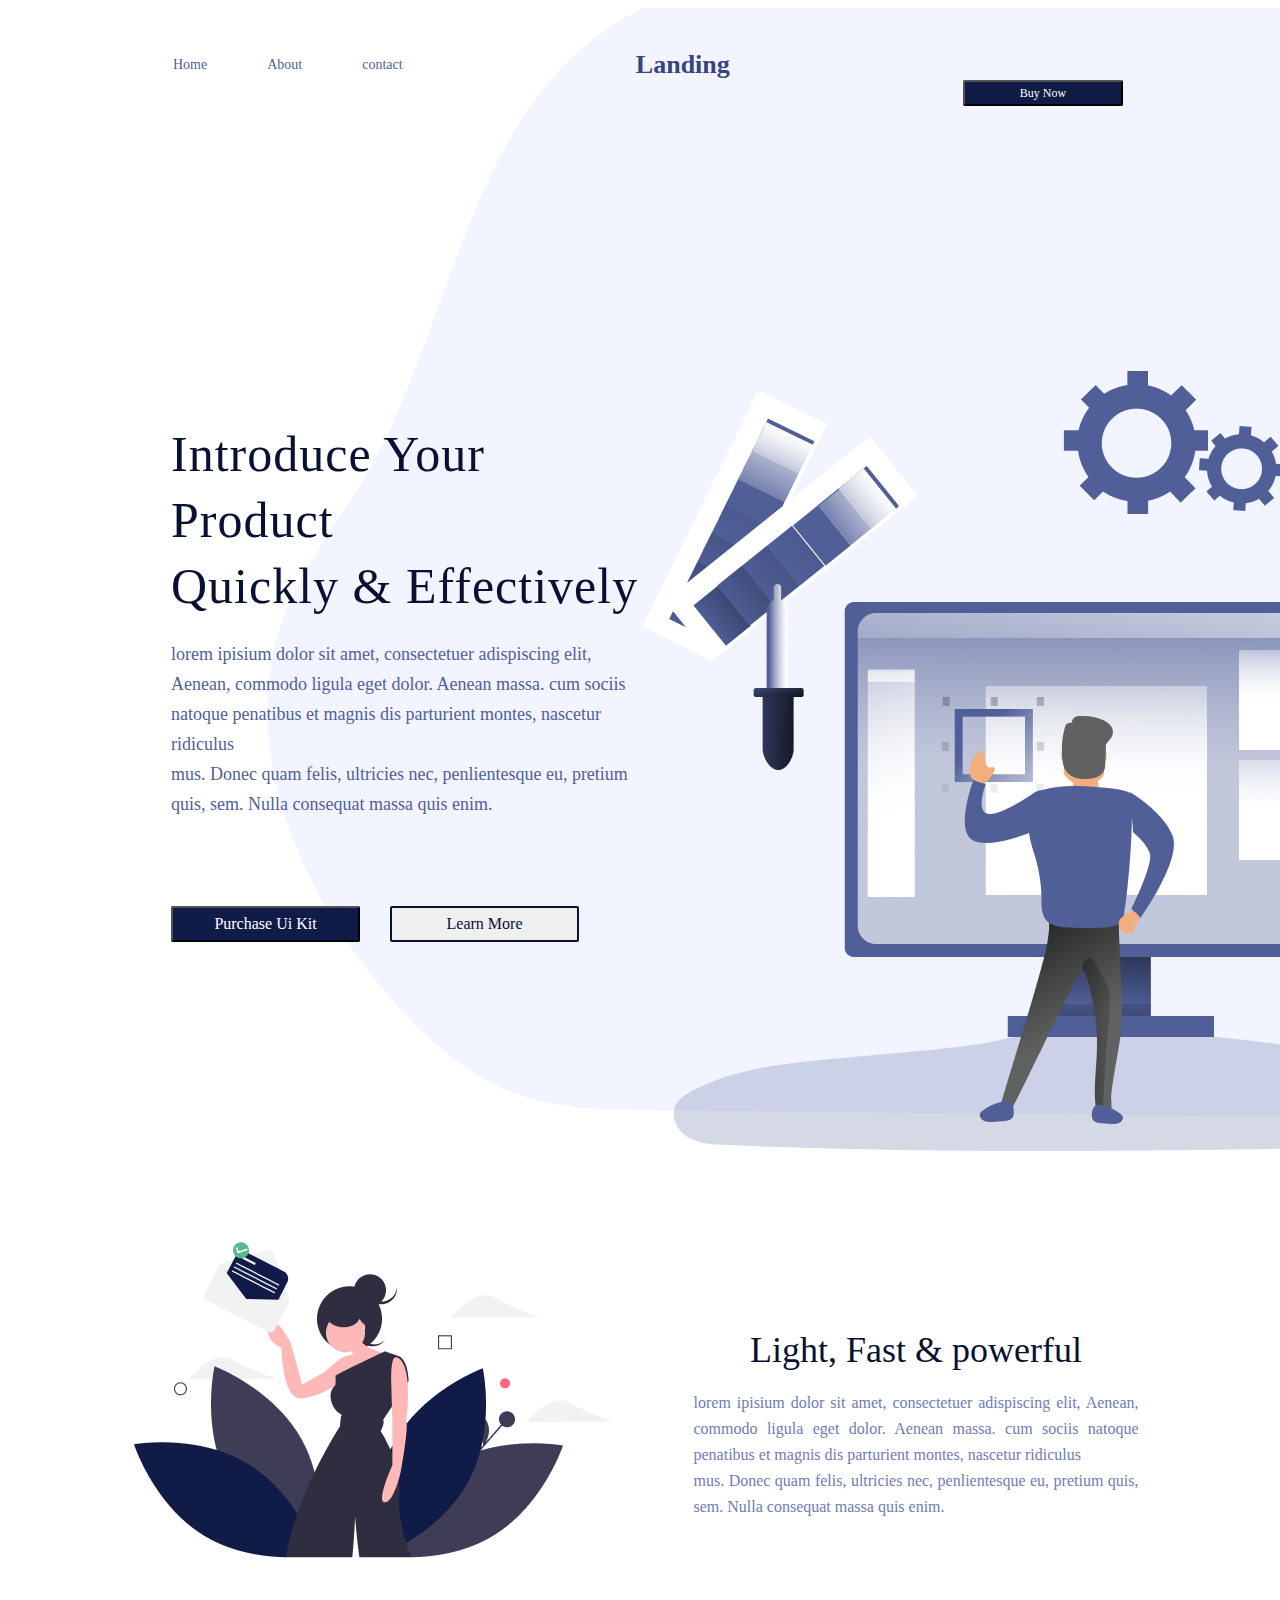
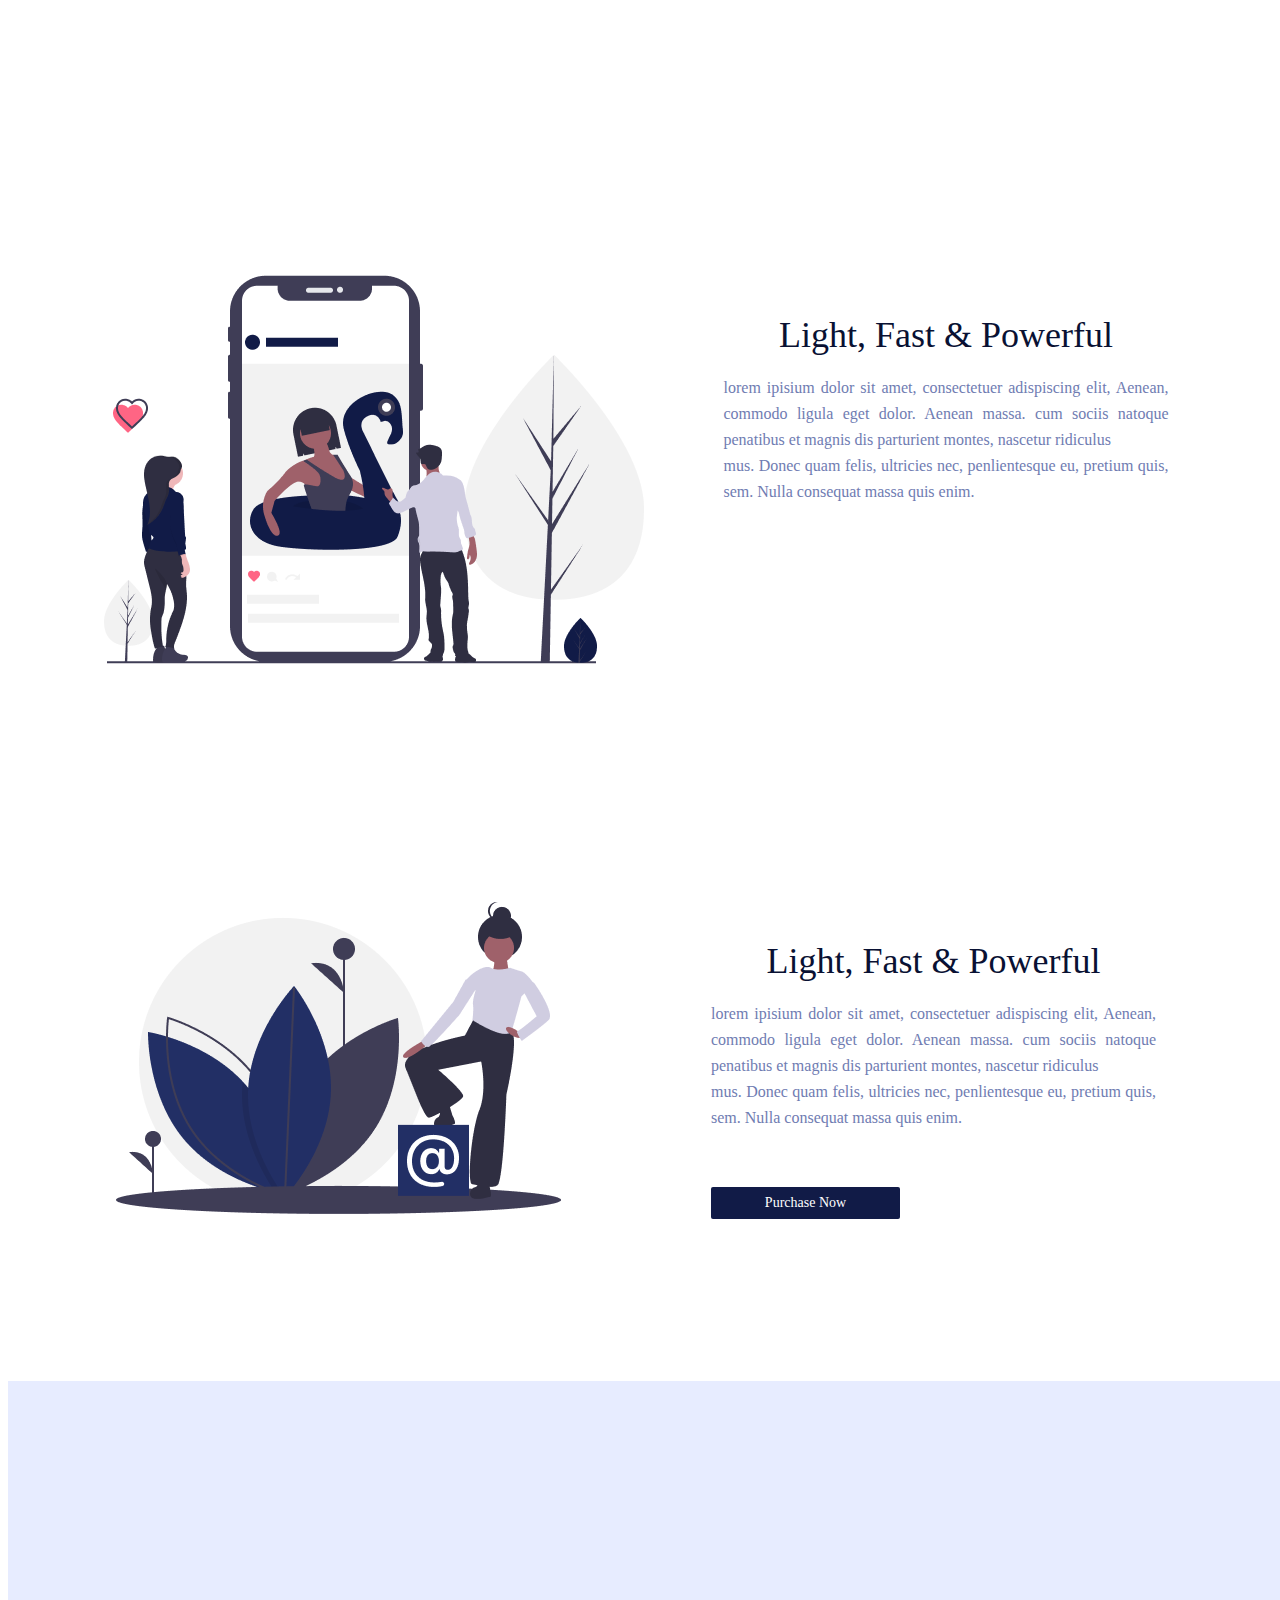
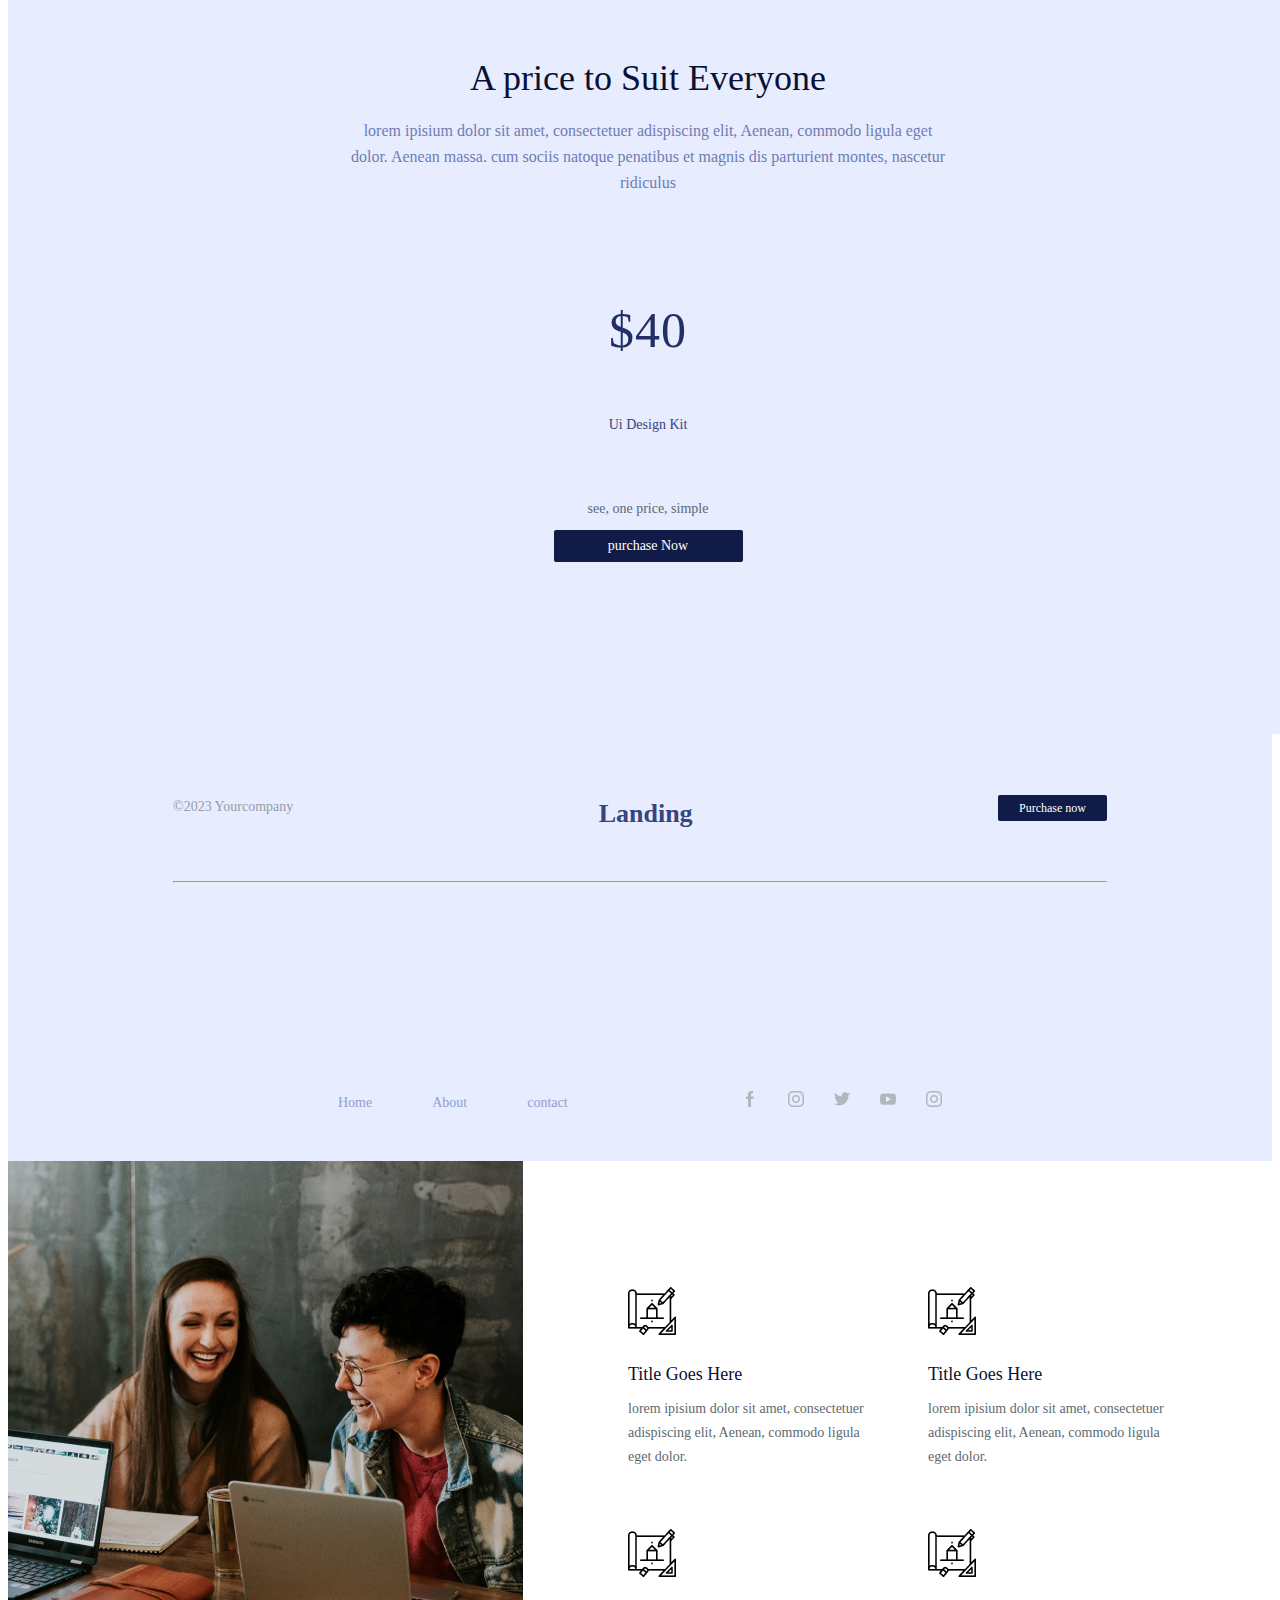
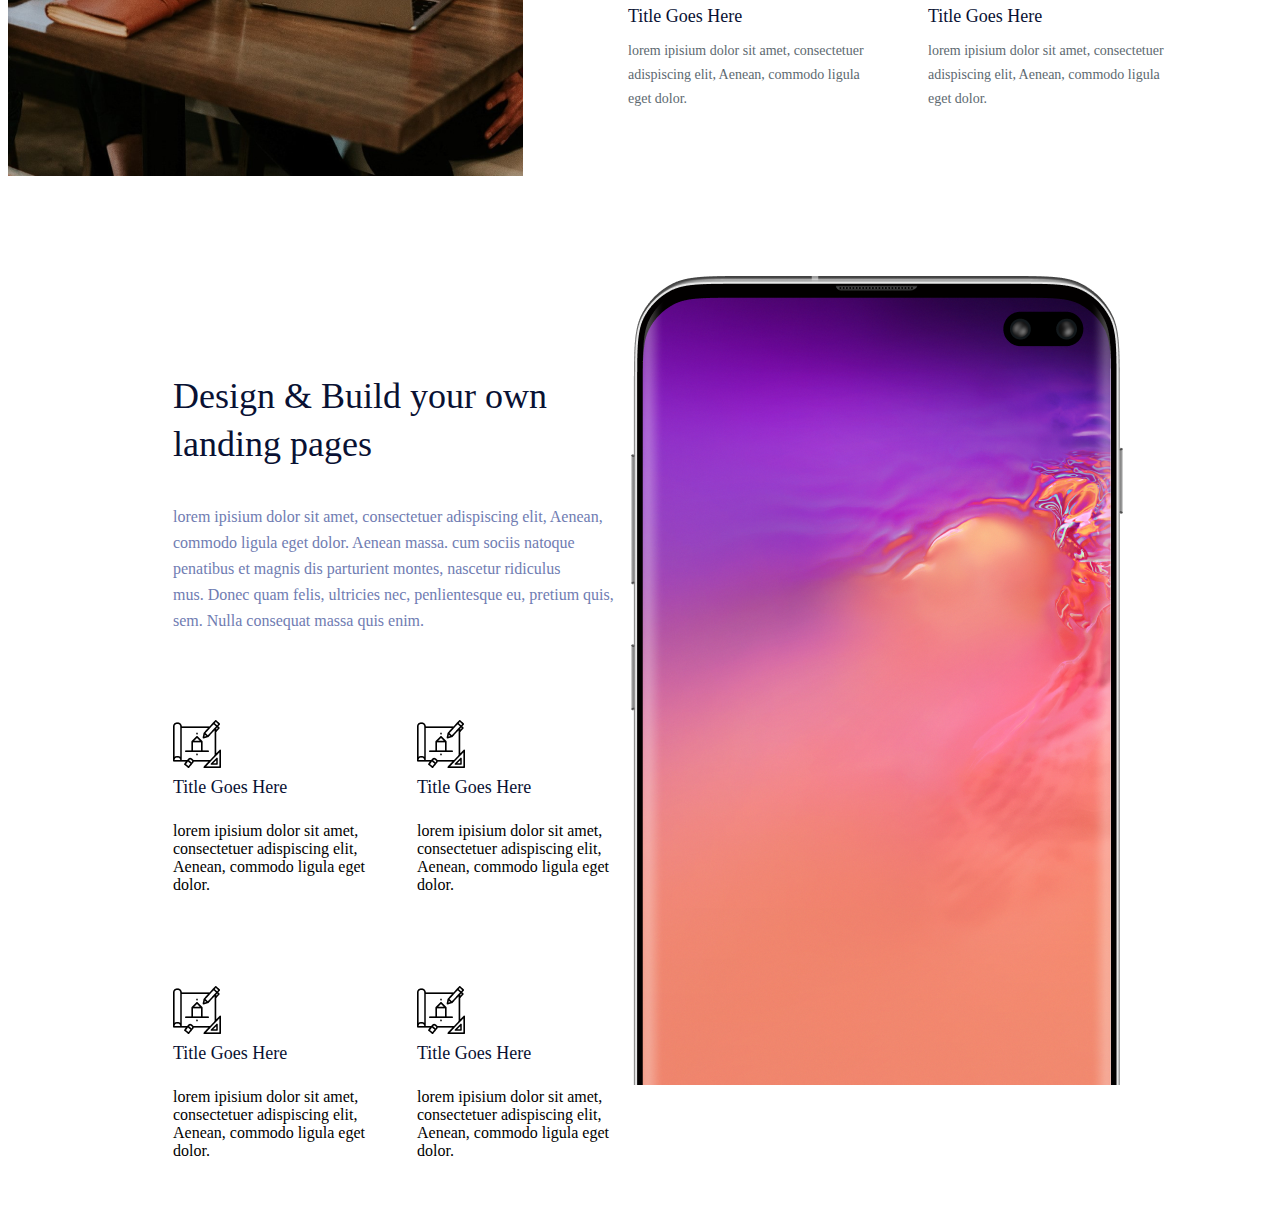
==== commit 47586fd5: "merged" ====
--- a/index.html
+++ b/index.html
@@ -6,6 +6,9 @@
         <link rel="stylesheet" href="index3.css">
         <link rel="stylesheet" href="index4.css">
         <link rel="stylesheet" href="index5.css">
+        <link rel="stylesheet" href="prt B.css">
+        <link rel="stylesheet" href="prt B2.css">
+        <link rel="stylesheet" href="prt B3.css">
     </head>
 
     <body>
@@ -56,6 +59,137 @@
 
                 </div>
             </div>
+
+            <div class="Hk">
+                <div class="part-one">
+                    <div class="group-1">
+                        <div class="happy">
+                            <img src="./happy.png"> 
+                        </div>
+    
+                        <div class="Lig">
+                             <p class="L">Light, Fast & powerful</p>
+    
+                                <p class="Lp">   lorem ipisium dolor sit amet, consectetuer adispiscing
+                                elit, Aenean, commodo ligula eget dolor. Aenean massa. cum
+                                sociis natoque penatibus et magnis dis parturient montes, nascetur
+                                ridiculus<br/>
+                                mus. Donec quam felis, ultricies nec, penlientesque eu,
+                                pretium quis, sem. Nulla consequat massa quis enim.
+                                </p>
+                        </div>
+                    </div>
+    
+                    <div class="group-2">
+                        <div class="social">
+                            <img src="./social.png"> 
+                        </div>
+    
+                        <div class="ligh">
+                            <p class="L">Light, Fast & Powerful</p>
+    
+                            <p class="Lp">lorem ipisium dolor sit amet, consectetuer adispiscing
+                                elit, Aenean, commodo ligula eget dolor. Aenean massa. cum
+                                sociis natoque penatibus et magnis dis parturient montes, nascetur
+                                ridiculus<br/>
+                                mus. Donec quam felis, ultricies nec, penlientesque eu,
+                                pretium quis, sem. Nulla consequat massa quis enim.
+                            </p>
+                        </div>
+                    </div>
+    
+                    <div class="group-3">
+                        <div class="mentions">
+                            <img src="./mentions.png"> 
+                        </div>
+    
+    
+                        <div class="light">
+                            <p class="L">Light, Fast & Powerful</p>
+    
+                            <p class="Lp">lorem ipisium dolor sit amet, consectetuer adispiscing
+                                elit, Aenean, commodo ligula eget dolor. Aenean massa. cum
+                                sociis natoque penatibus et magnis dis parturient montes, nascetur
+                                ridiculus<br/>
+                                mus. Donec quam felis, ultricies nec, penlientesque eu,
+                                pretium quis, sem. Nulla consequat massa quis enim.
+                            </p>
+    
+                            <div class="but">
+                                <button id="B">Purchase Now</button>
+                            </div>
+                        </div>
+                    </div>   
+                </div>
+    
+                <Div class="part-two">
+                    <div class="price">
+                        <p id="price">A price to Suit Everyone</p>
+    
+                        <p id="lorem">lorem ipisium dolor sit amet, consectetuer adispiscing
+                            elit, Aenean, commodo ligula eget dolor. Aenean massa. cum
+                           sociis natoque penatibus et magnis dis parturient montes, nascetur
+                           ridiculus
+                        </p>
+                    </div>
+    
+                    <div class="dol">
+                        <p id="D">$40</p>
+    
+                        <p id="ui">Ui Design Kit</p>
+    
+                        <p id="see">see, one price, simple</p>
+    
+                        <button id="Now">purchase Now</button>
+                    </div>
+                </Div>
+    
+                    <div class="footer">
+                        <div class="copy">
+                            <p id="copy">&copy;2023 Yourcompany</p>
+    
+                            <p id="ing">Landing</p>
+                    
+                            <button id="No">Purchase now</button>
+                        </div>
+                        <hr/>
+    
+                        <div class="img">
+                            <nav>
+                                <ul class="list">
+                                    <span>Home</span>
+                                    <span>About</span>
+                                    <span>contact</span>
+                                </ul>
+                            </nav>
+    
+                            <nav>
+                                <ul class="icon">
+                                    <span>
+                                        <img src="./facebook-icon.png">
+                                    </span>
+    
+                                    <span>
+                                        <img src="./instagram-icon.png">
+                                    </span>
+    
+                                    <span>
+                                        <img src="./twitter-icon.png">
+                                    </span>
+    
+                                    <span>
+                                        <img src="./youtube-icon.png">
+                                    </span>
+    
+                                    <span>
+                                        <img src="./instagram-icon.png">
+                                    </span>
+                                </ul>
+                            </nav>
+                        </div>
+                    </div>
+            </div>
+
             <div class="section-one">
 
             <div class="wrapper">
--- a/prt B.css
+++ b/prt B.css
@@ -0,0 +1,116 @@
+.part-one{
+    display: flex;
+    flex-direction: column;
+
+    align-items: center;
+    justify-content: center;
+
+    padding-left: 161px;
+    padding-right: 169px;
+}
+
+.group-1{
+    display: flex;
+    flex-direction: row;
+
+    justify-content: center;
+
+    gap: 80px; 
+}
+
+
+.group-2{
+    display: flex;
+    flex-direction: row; 
+
+    justify-content: center;
+
+    gap: 80px;
+}
+
+
+
+.group-3{
+    display: flex;
+    flex-direction: row;
+
+    justify-content: center;
+
+    gap: 150px;
+}
+
+
+.happy{
+    padding-top: 123px;
+    padding-bottom: 222px;
+    padding-right: auto;
+
+}
+
+
+.social{
+    padding-bottom: 233px;
+    padding-right: auto;
+}
+
+
+.mentions{
+    padding-bottom: 163px;
+    padding-right: auto;
+}
+
+.Lig{
+    padding-top: 172px;
+    padding-bottom: 339px;
+}
+
+.Light{
+    padding-top: 311px;
+    padding-bottom: 171px;
+}
+
+.but{
+    padding-top: 40px;
+}
+
+.L{
+    color: var(--colour-main-blue-900, #091133);
+    font-family: Roboto;
+    font-size: 36px;
+    font-style: normal;
+    font-weight: 500;
+    line-height: 48px;
+    text-align: center;
+    width: 445px;
+
+    margin-bottom: 16px;
+}
+
+.Lp{
+    color: var(--colour-main-blue-400,#6F7CB2);
+    font-family: Roboto;
+    font-size: 16px;
+    font-style: normal;
+    font-weight: 400;
+    text-align: justify;
+    line-height: 26px;
+    width: 445px;
+}
+
+#B{
+    border: 0px;
+    width: 189px;
+    height: 32px;
+    border-radius: 2px;
+
+    background-color: #111B47;
+
+    color: var(--colour-secondary-white-100-general,#fff);
+    text-align: center;
+    font-family: Roboto;
+    font-size: 14px;
+    font-style:normal;
+    font-weight: 500;
+    line-height: 24px;
+}
+   
--- a/prt B2.css
+++ b/prt B2.css
@@ -0,0 +1,103 @@
+.part-two{
+    background-color: #E7ECFF;
+    width: 100vw;
+
+    display: flex;
+    flex-direction: column;
+
+    align-items: center;
+    justify-content: center;
+
+    margin: 0px;
+}
+
+#price{
+    color: #091133;
+    text-align: center;
+    font-family: Roboto;
+    font-size: 36px;
+    font-style: normal;
+    font-weight: 500;
+    line-height: 48px;
+
+    padding-top: 237px;
+
+    margin-bottom: 16px;
+
+}
+
+#lorem{
+    color: var(--colour-main-blue-400,#6F7CB2);
+
+    text-align: center;
+    font-family: Roboto;
+    font-size: 16px;
+    font-style: normal;
+    font-weight: 400;
+    line-height: 26px;
+    width: 600px;
+}
+
+
+#D{
+    color: var(--colour-main-blue-600,#222F65);
+
+    text-align: center;
+    font-family: Roboto;
+    font-size: 50px;
+    font-style: normal;
+    font-weight: 500;
+    line-height: 66px;
+    letter-spacing: 1px;
+}
+
+#ui{
+    color: var(--colour-main-blue-600,#37447E);
+
+    text-align: center;
+    font-family: Roboto;
+    font-size: 14px;
+    font-style: normal;
+    font-weight: 400;
+    line-height: 24px;
+
+    padding: 0px;
+    margin: 0px;
+}
+
+#see{
+    color: var(--colour-main-grey-600,#5D6970);
+
+    text-align: center;
+    font-family: Roboto;
+    font-size: 14px;
+    font-style: normal;
+    font-weight: 400;
+    line-height: 24px;
+
+    margin-top: 60px;
+    margin-bottom: 9px;
+}
+
+
+.dol{
+    margin-top: 35px;
+    padding-bottom: 172px;
+}
+
+#Now{
+    border: 0px;
+    width: 189px;
+    height: 32px;
+    border-radius: 2px;
+
+    background-color: #111B47;
+
+    color: var(--colour-secondary-white-100-general,#fff);
+    text-align: center;
+    font-family: Roboto;
+    font-size: 14px;
+    font-style:normal;
+    font-weight: 500;
+    line-height: 24px;
+}--- a/prt B3.css
+++ b/prt B3.css
@@ -0,0 +1,101 @@
+.footer{
+    background-color: #E7ECFF;
+    height: fit-content;
+  
+    padding-left: 165px;
+    padding-right: 165px;
+    
+    margin: 0px;
+}
+
+.copy{
+    display: flex;
+    flex-direction: row;
+
+    justify-content: space-between;
+
+   
+}
+
+.img{
+    display: flex;
+    flex-direction: row;
+
+    justify-content: space-between;  
+}
+
+#copy{
+    color: var(--colour-main-grey-400,#939EA4);
+
+    font-family: Roboto;
+    font-size: 14px;
+    font-style: normal;
+    font-weight: 500;
+    line-height: 24px;
+
+    margin-top: 61px;
+    margin-bottom: 40px;
+}
+
+#ing{
+    color: var(--colour-logo-primary,#37447E);
+
+    font-family: Roboto;
+    font-size: 26px;
+    font-style: normal;
+    font-weight: 900;
+    line-height: 38px;
+
+    margin-top: 61px;
+    margin-bottom: 40px;
+}
+
+#No{
+    border: 0px;
+    width: 109px;
+    height: 26px;
+    border-radius: 2px;
+
+    background-color: #111B47;
+
+    color: var(--colour-secondary-white-100-general,#fff);
+    text-align: center;
+    font-family: Roboto;
+    font-size: 12px;
+    font-style:normal;
+    font-weight: 500;
+    line-height: 18px;
+
+    margin-top: 61px;
+    margin-bottom: 40px;
+}
+
+.list{
+    display: flex;
+    gap: 60px;
+
+    padding-bottom: 46px;
+
+    margin-top: 20px;
+    color: var(--colour-main-blue-300,#929ECC);
+    font-family: Roboto;
+    font-size: 14px;
+    font-style: normal;
+    font-weight: 400;
+    line-height: 24px;
+}
+
+.icon{
+    display: flex;
+    gap: 30px;
+
+    margin-top: 20px;
+
+    padding-bottom: 46px;
+}
+
+hr{
+    margin-bottom: 76px;
+    color: #cdd1d4;
+    text-decoration-thickness: 1px;
+}
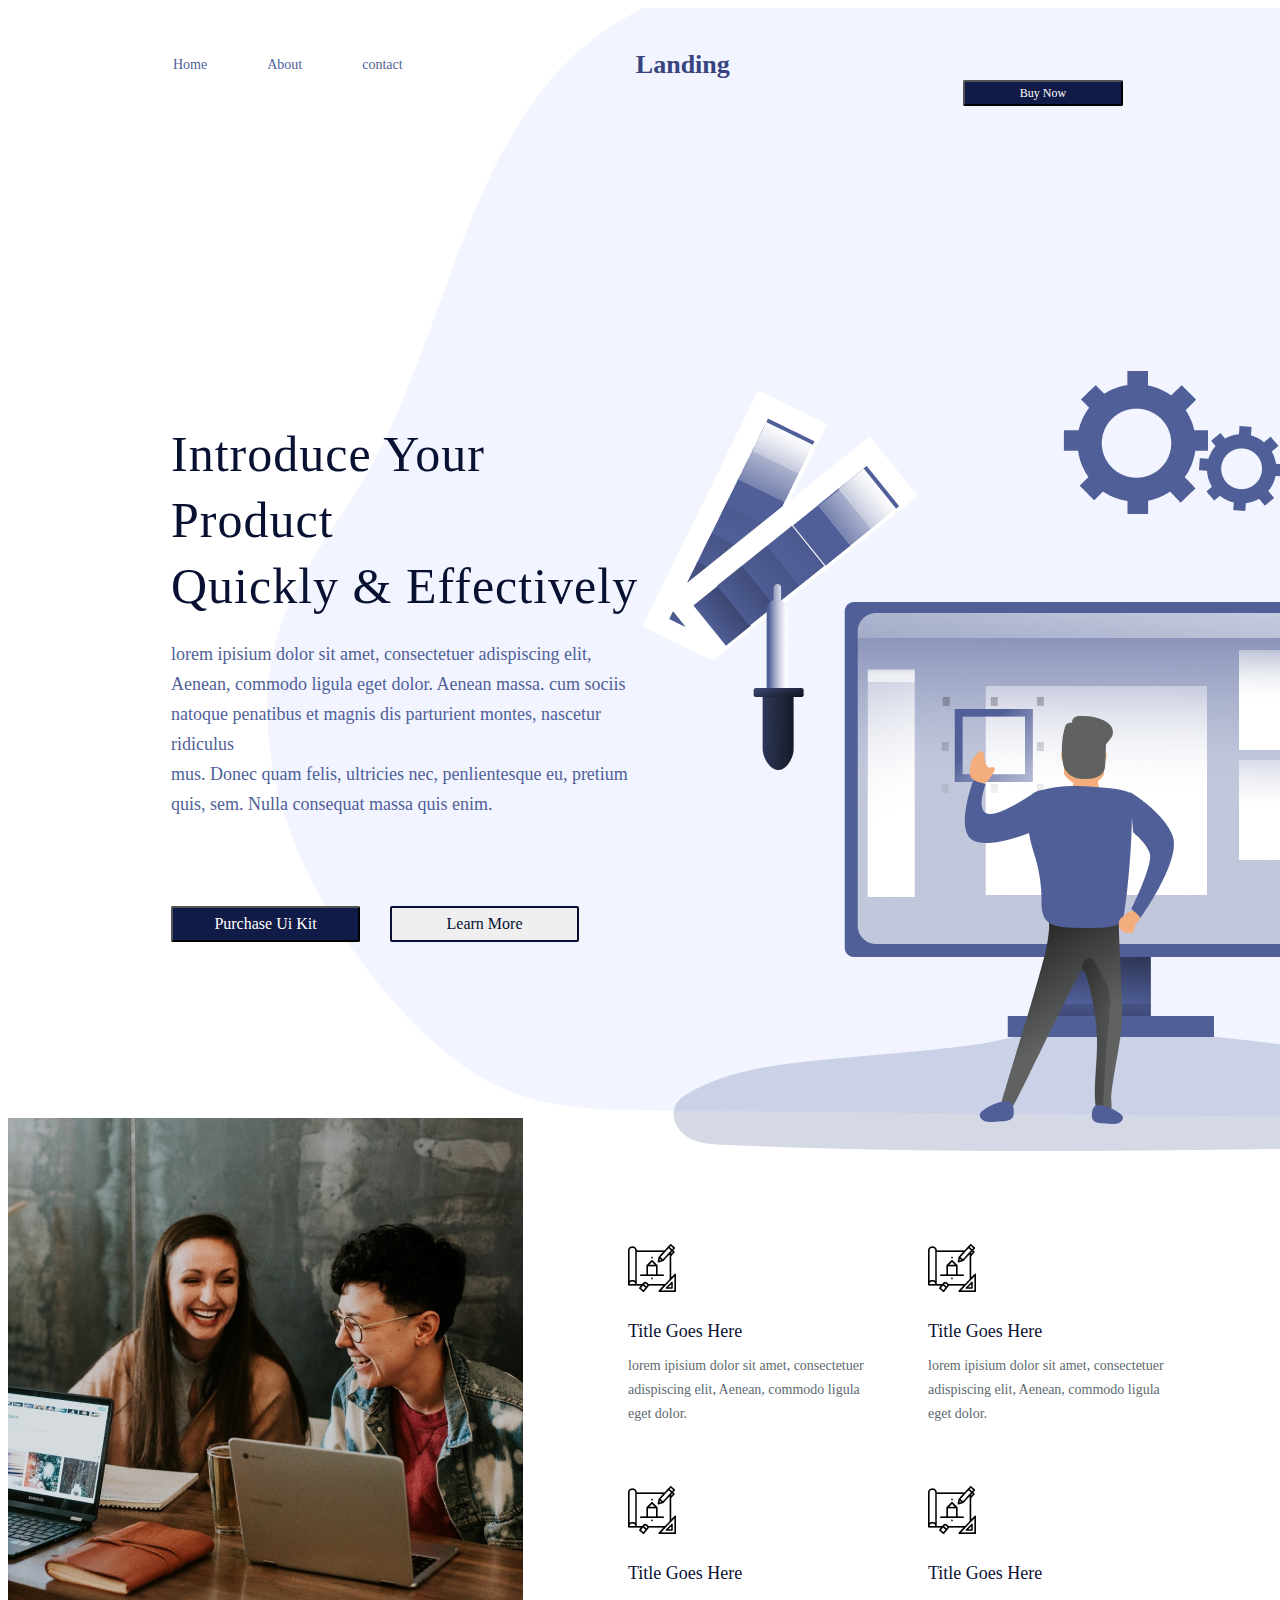
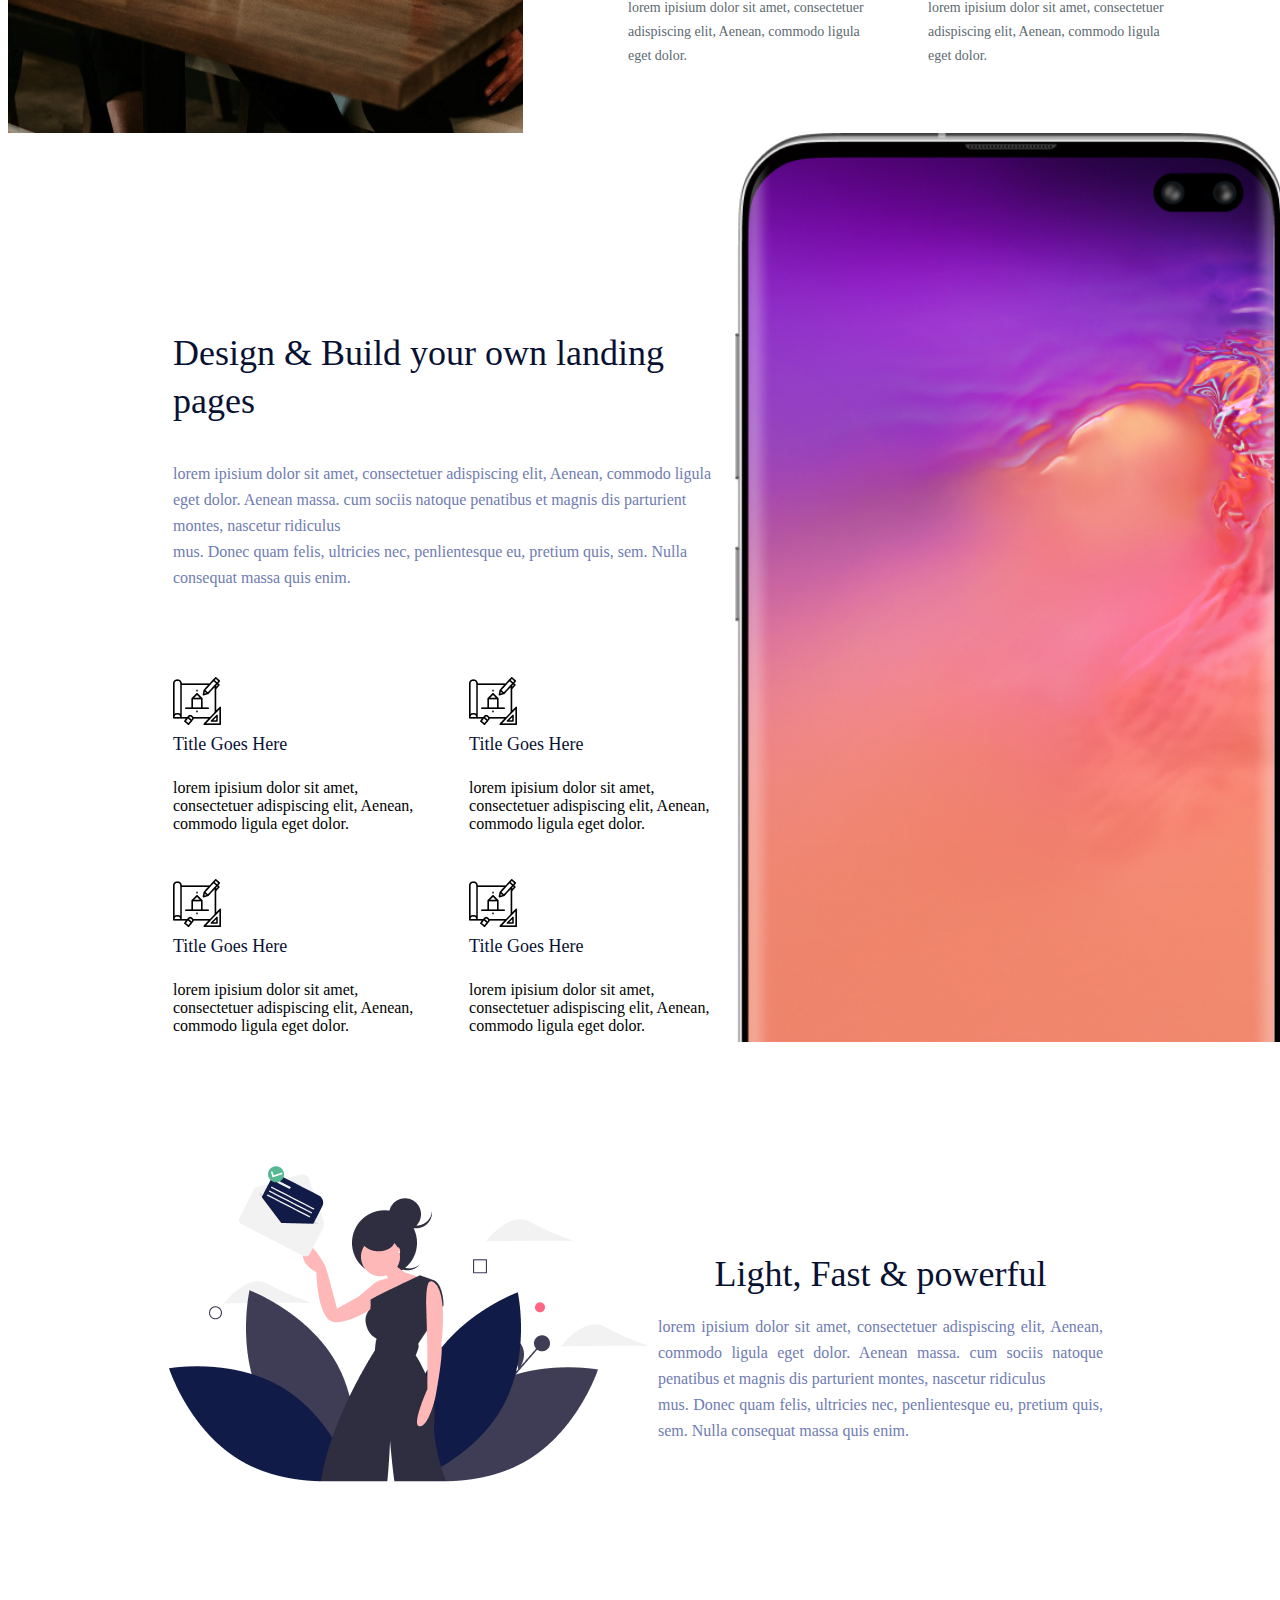
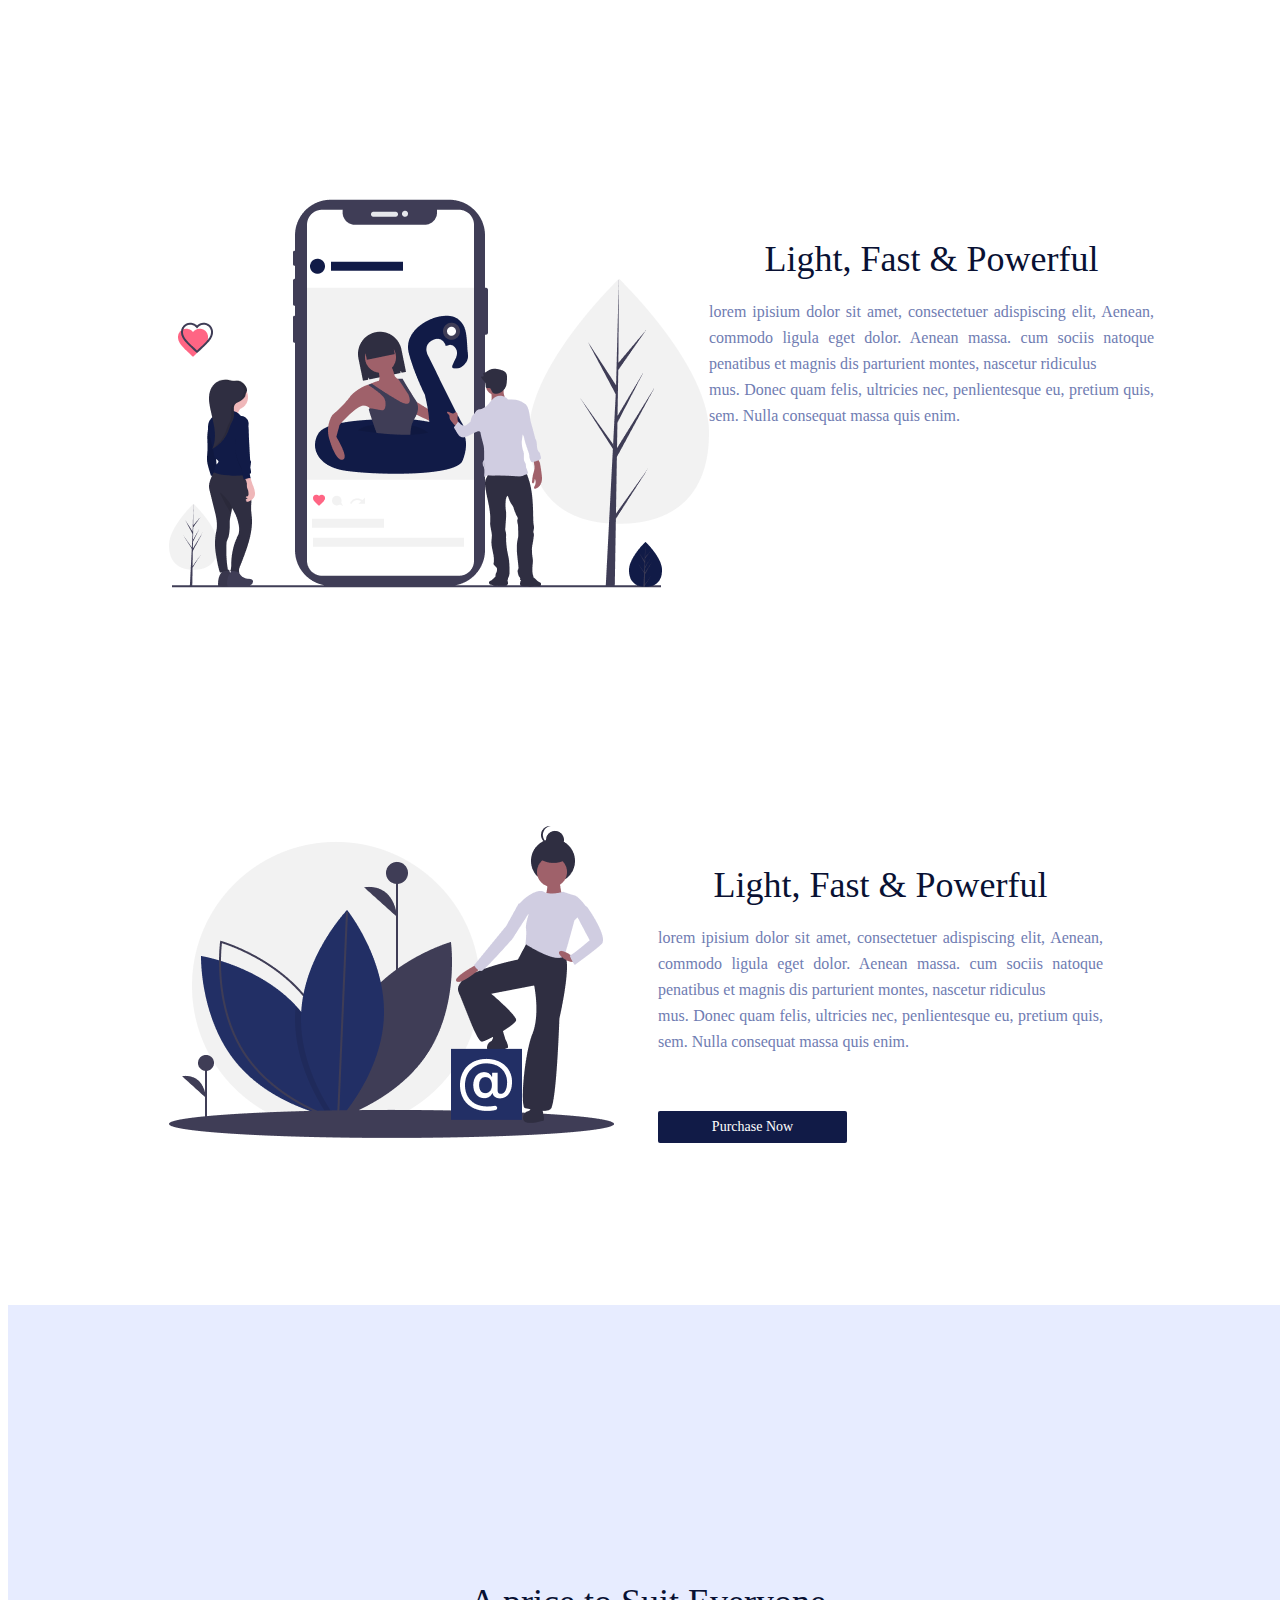
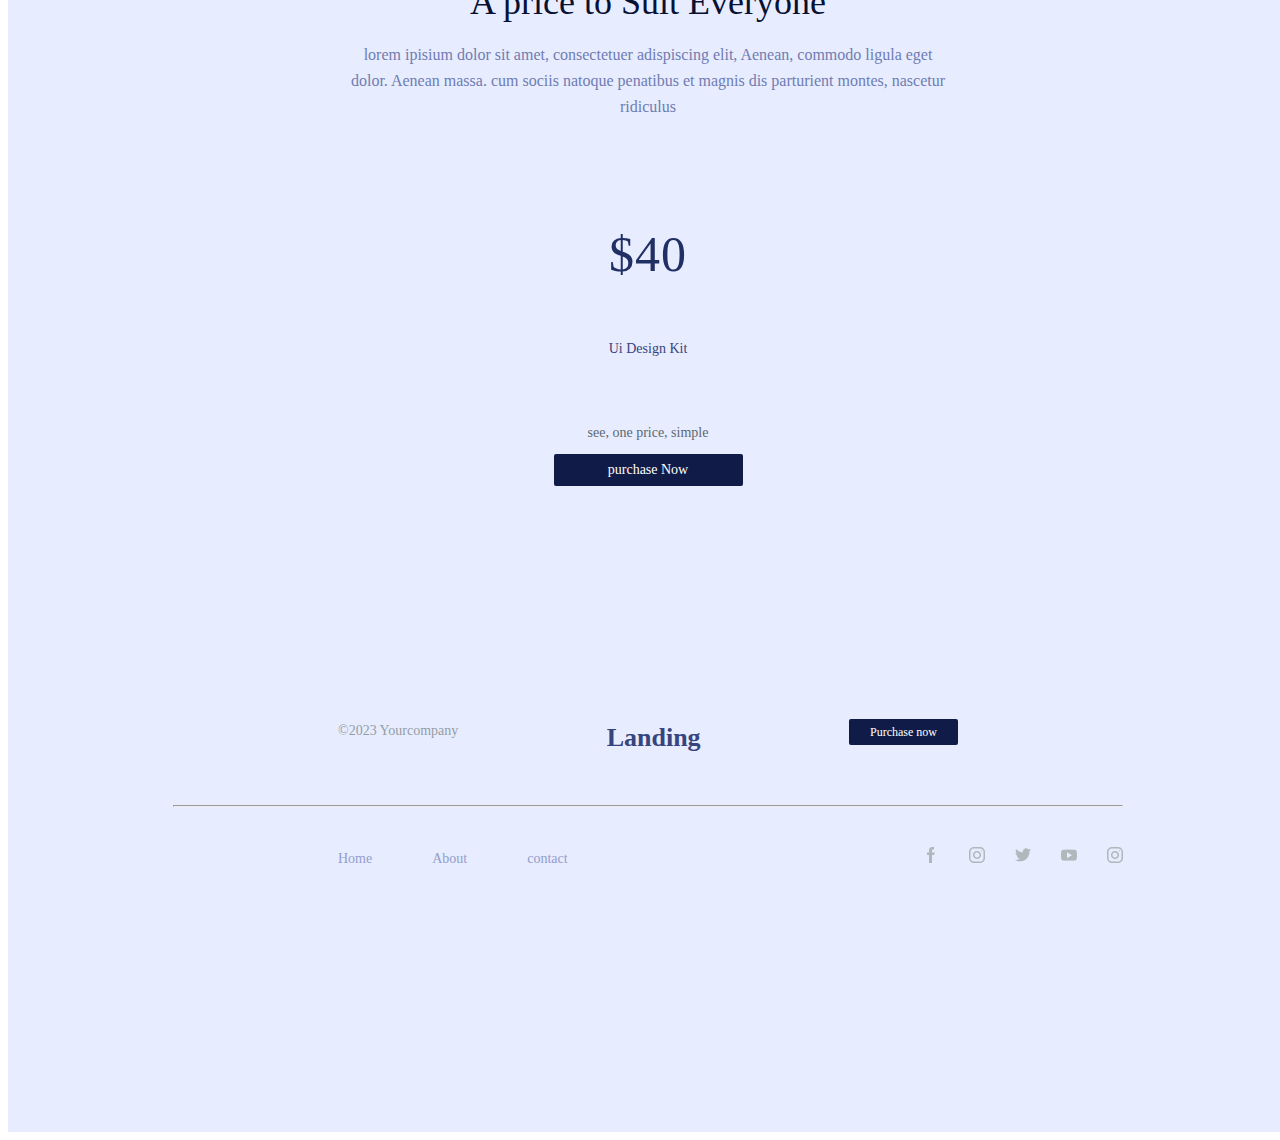
==== commit c860e1bd: "adjustments made" ====
--- a/index.html
+++ b/index.html
@@ -60,6 +60,137 @@
                 </div>
             </div>
 
+            <div class="section-one">
+
+            <div class="wrapper">
+                <img src="./p.png">
+    
+                <div class="content">
+                    <div class="top-section">
+                        <div class="section">
+                            <img src="./Icon.png">
+    
+                            <p class="title">Title Goes Here</p>
+    
+                            <p>lorem ipisium dolor sit amet, consectetuer adispiscing
+                                elit, Aenean, commodo ligula eget dolor.
+                            </p>
+                        </div>
+    
+                        <div class="section">
+                            <img src="./Icon.png">
+    
+                            <p class="title">Title Goes Here</p>
+    
+                            <p>lorem ipisium dolor sit amet, consectetuer adispiscing
+                                elit, Aenean, commodo ligula eget dolor.
+                            </p>
+                        </div>
+    
+                    </div>
+    
+                    <div class="bottom-section">
+                        <div class="section">
+                            <img src="./Icon.png">
+    
+                            <p class="title">Title Goes Here</p>
+    
+                            <p>lorem ipisium dolor sit amet, consectetuer adispiscing
+                                elit, Aenean, commodo ligula eget dolor.
+                            </p>
+                        </div>
+    
+                        <div class="section">
+                            <img src="./Icon.png">
+    
+                            <p class="title">Title Goes Here</p>
+    
+                            <p>lorem ipisium dolor sit amet, consectetuer adispiscing
+                                elit, Aenean, commodo ligula eget dolor.
+                            </p>
+                        </div>
+    
+                    </div>
+                </div>
+    
+            </div>
+            </div>
+
+            <div class="wrapper-B">
+                    <div class="img">
+                        <img src="./Vert.png">
+                    </div>
+    
+                <div class="section-two">
+
+                    <div class="Design-page">
+
+                        <p class="title-B">Design & Build your own landing pages </p>
+    
+                        <p class="lorem">lorem ipisium dolor sit amet, consectetuer adispiscing
+                        elit, Aenean, commodo ligula eget dolor. Aenean massa. cum
+                       sociis natoque penatibus et magnis dis parturient montes, nascetur
+                       ridiculus<br/>
+                       mus. Donec quam felis, ultricies nec, penlientesque eu,
+                       pretium quis, sem. Nulla consequat massa quis enim.
+                        </p>
+                    </div>
+    
+                    <div class="content-two"> 
+    
+                        <div class="top-section-two">
+    
+                            <div class="section-B">
+    
+                                <img src="./Icon.png">
+    
+                                <p class="title">Title Goes Here</p>
+    
+                                <p class="icon">lorem ipisium dolor sit amet, consectetuer adispiscing
+                                 elit, Aenean, commodo ligula eget dolor.
+                                </p>
+                            </div>
+    
+                            <div class="section-B">
+                                <img src="./Icon.png">
+    
+                                <p class="title">Title Goes Here</p>
+    
+                              <p class="icon">lorem ipisium dolor sit amet, consectetuer adispiscing
+                                elit, Aenean, commodo ligula eget dolor.
+                              </p>
+                            </div>
+    
+                        </div>
+    
+                        <div class="bottom-section-two">
+                            <div class="section-B">
+
+                             <img src="./Icon.png">
+    
+                                <p class="title">Title Goes Here</p>
+    
+                                <p class="icon">lorem ipisium dolor sit amet, consectetuer adispiscing
+                                elit, Aenean, commodo ligula eget dolor.
+                                </p>
+                            </div>
+    
+                            <div class="section-B">
+                                <img src="./Icon.png">
+    
+                                 <p class="title">Title Goes Here</p>
+    
+                                <p class="icon">lorem ipisium dolor sit amet, consectetuer adispiscing
+                                elit, Aenean, commodo ligula eget dolor.
+                                </p>
+                            </div>
+                        </div>
+                    </div>
+                </div> 
+    
+            </div> 
+
+            
             <div class="Hk">
                 <div class="part-one">
                     <div class="group-1">
@@ -144,7 +275,8 @@
                     </div>
                 </Div>
     
-                    <div class="footer">
+                <div class="footer">
+                    <div class="class">                                      
                         <div class="copy">
                             <p id="copy">&copy;2023 Yourcompany</p>
     
@@ -188,137 +320,11 @@
                             </nav>
                         </div>
                     </div>
+                 
+                </div>
+
             </div>
 
-            <div class="section-one">
-
-            <div class="wrapper">
-                <img src="./p.png">
-    
-                <div class="content">
-                    <div class="top-section">
-                        <div class="section">
-                            <img src="./Icon.png">
-    
-                            <p class="title">Title Goes Here</p>
-    
-                            <p>lorem ipisium dolor sit amet, consectetuer adispiscing
-                                elit, Aenean, commodo ligula eget dolor.
-                            </p>
-                        </div>
-    
-                        <div class="section">
-                            <img src="./Icon.png">
-    
-                            <p class="title">Title Goes Here</p>
-    
-                            <p>lorem ipisium dolor sit amet, consectetuer adispiscing
-                                elit, Aenean, commodo ligula eget dolor.
-                            </p>
-                        </div>
-    
-                    </div>
-    
-                    <div class="bottom-section">
-                        <div class="section">
-                            <img src="./Icon.png">
-    
-                            <p class="title">Title Goes Here</p>
-    
-                            <p>lorem ipisium dolor sit amet, consectetuer adispiscing
-                                elit, Aenean, commodo ligula eget dolor.
-                            </p>
-                        </div>
-    
-                        <div class="section">
-                            <img src="./Icon.png">
-    
-                            <p class="title">Title Goes Here</p>
-    
-                            <p>lorem ipisium dolor sit amet, consectetuer adispiscing
-                                elit, Aenean, commodo ligula eget dolor.
-                            </p>
-                        </div>
-    
-                    </div>
-                </div>
-    
-            </div>
-            </div>
-
-            <div class="wrapper-B">
-                    <div class="img">
-                        <img src="./Vert.png">
-                    </div>
-    
-                <div class="section-two">
-
-                    <div class="Design-page">
-
-                        <p class="title-B">Design & Build your own landing pages </p>
-    
-                        <p class="lorem">lorem ipisium dolor sit amet, consectetuer adispiscing
-                        elit, Aenean, commodo ligula eget dolor. Aenean massa. cum
-                       sociis natoque penatibus et magnis dis parturient montes, nascetur
-                       ridiculus<br/>
-                       mus. Donec quam felis, ultricies nec, penlientesque eu,
-                       pretium quis, sem. Nulla consequat massa quis enim.
-                        </p>
-                    </div>
-    
-                    <div class="content-two"> 
-    
-                        <div class="top-section-two">
-    
-                            <div class="section-B">
-    
-                                <img src="./Icon.png">
-    
-                                <p class="title">Title Goes Here</p>
-    
-                                <p class="icon">lorem ipisium dolor sit amet, consectetuer adispiscing
-                                 elit, Aenean, commodo ligula eget dolor.
-                                </p>
-                            </div>
-    
-                            <div class="section-B">
-                                <img src="./Icon.png">
-    
-                                <p class="title">Title Goes Here</p>
-    
-                              <p class="icon">lorem ipisium dolor sit amet, consectetuer adispiscing
-                                elit, Aenean, commodo ligula eget dolor.
-                              </p>
-                            </div>
-    
-                        </div>
-    
-                        <div class="bottom-section-two">
-                            <div class="section-B">
-
-                             <img src="./Icon.png">
-    
-                                <p class="title">Title Goes Here</p>
-    
-                                <p class="icon">lorem ipisium dolor sit amet, consectetuer adispiscing
-                                elit, Aenean, commodo ligula eget dolor.
-                                </p>
-                            </div>
-    
-                            <div class="section-B">
-                                <img src="./Icon.png">
-    
-                                 <p class="title">Title Goes Here</p>
-    
-                                <p class="icon">lorem ipisium dolor sit amet, consectetuer adispiscing
-                                elit, Aenean, commodo ligula eget dolor.
-                                </p>
-                            </div>
-                        </div>
-                    </div>
-                </div> 
-    
-            </div> 
         </main> 
     </body>
 </html>--- a/index4.css
+++ b/index4.css
@@ -82,3 +82,7 @@
     font-style: normal;
     font-weight: 500;
 }
+
+hr{
+    padding-inline: 165px;
+}--- a/prt B.css
+++ b/prt B.css
@@ -1,9 +1,6 @@
 .part-one{
     display: flex;
     flex-direction: column;
-
-    align-items: center;
-    justify-content: center;
 
     padding-left: 161px;
     padding-right: 169px;
@@ -13,9 +10,7 @@
     display: flex;
     flex-direction: row;
 
-    justify-content: center;
-
-    gap: 80px; 
+    justify-content: space-between;
 }
 
 
@@ -23,9 +18,7 @@
     display: flex;
     flex-direction: row; 
 
-    justify-content: center;
-
-    gap: 80px;
+    justify-content: space-between;
 }
 
 
@@ -34,9 +27,7 @@
     display: flex;
     flex-direction: row;
 
-    justify-content: center;
-
-    gap: 150px;
+    justify-content: space-between;
 }
 
 
--- a/prt B3.css
+++ b/prt B3.css
@@ -1,18 +1,23 @@
 .footer{
     background-color: #E7ECFF;
     height: fit-content;
+    width: 100vw;
   
-    padding-left: 165px;
-    padding-right: 165px;
+    
     
     margin: 0px;
 }
 
+.class{
+    padding-inline: 165px;
+}
 .copy{
     display: flex;
     flex-direction: row;
 
     justify-content: space-between;
+
+    padding-inline: 165px;
 
    
 }
@@ -21,7 +26,10 @@
     display: flex;
     flex-direction: row;
 
-    justify-content: space-between;  
+    justify-content: space-between;
+
+    margin: 0px;
+    padding: 0px;
 }
 
 #copy{
@@ -74,15 +82,14 @@
     display: flex;
     gap: 60px;
 
-    padding-bottom: 46px;
-
-    margin-top: 20px;
     color: var(--colour-main-blue-300,#929ECC);
     font-family: Roboto;
     font-size: 14px;
     font-style: normal;
     font-weight: 400;
     line-height: 24px;
+   
+    margin-top: 20px;
 }
 
 .icon{
@@ -90,12 +97,4 @@
     gap: 30px;
 
     margin-top: 20px;
-
-    padding-bottom: 46px;
 }
-
-hr{
-    margin-bottom: 76px;
-    color: #cdd1d4;
-    text-decoration-thickness: 1px;
-}
